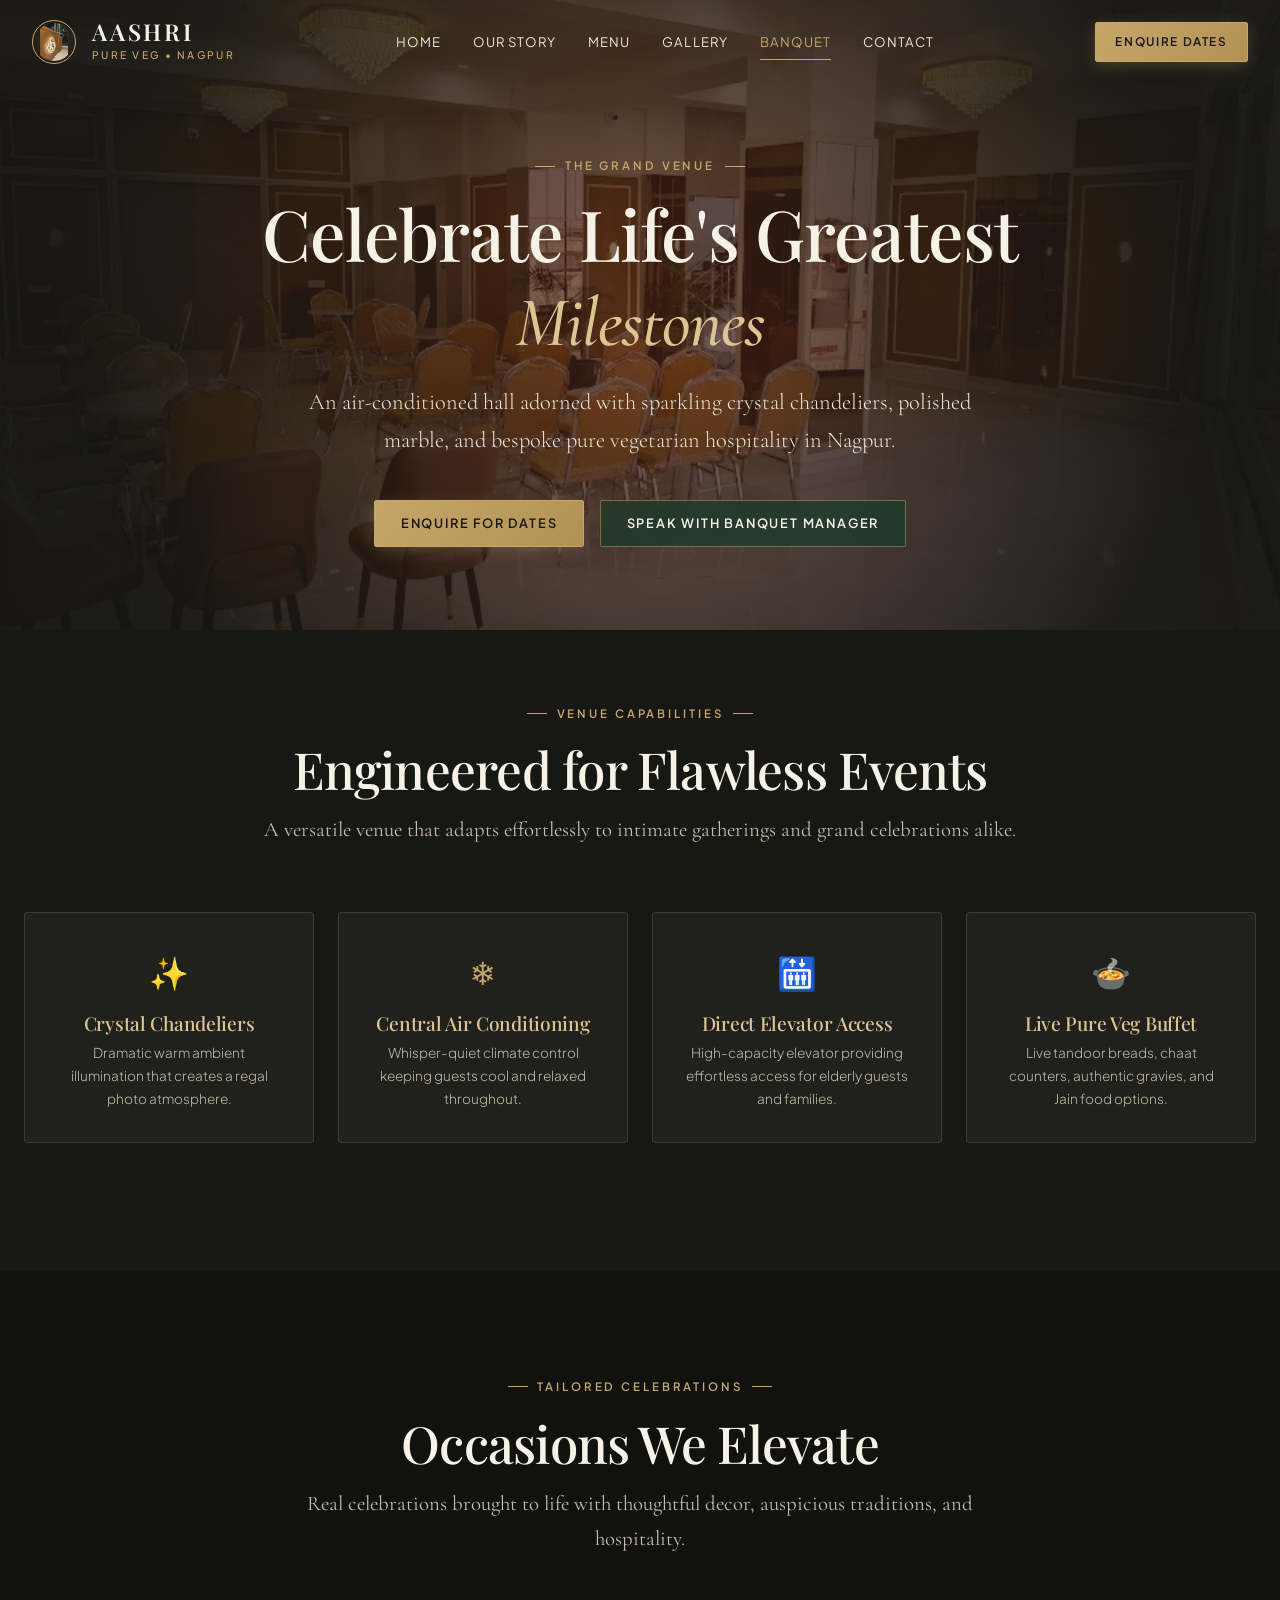
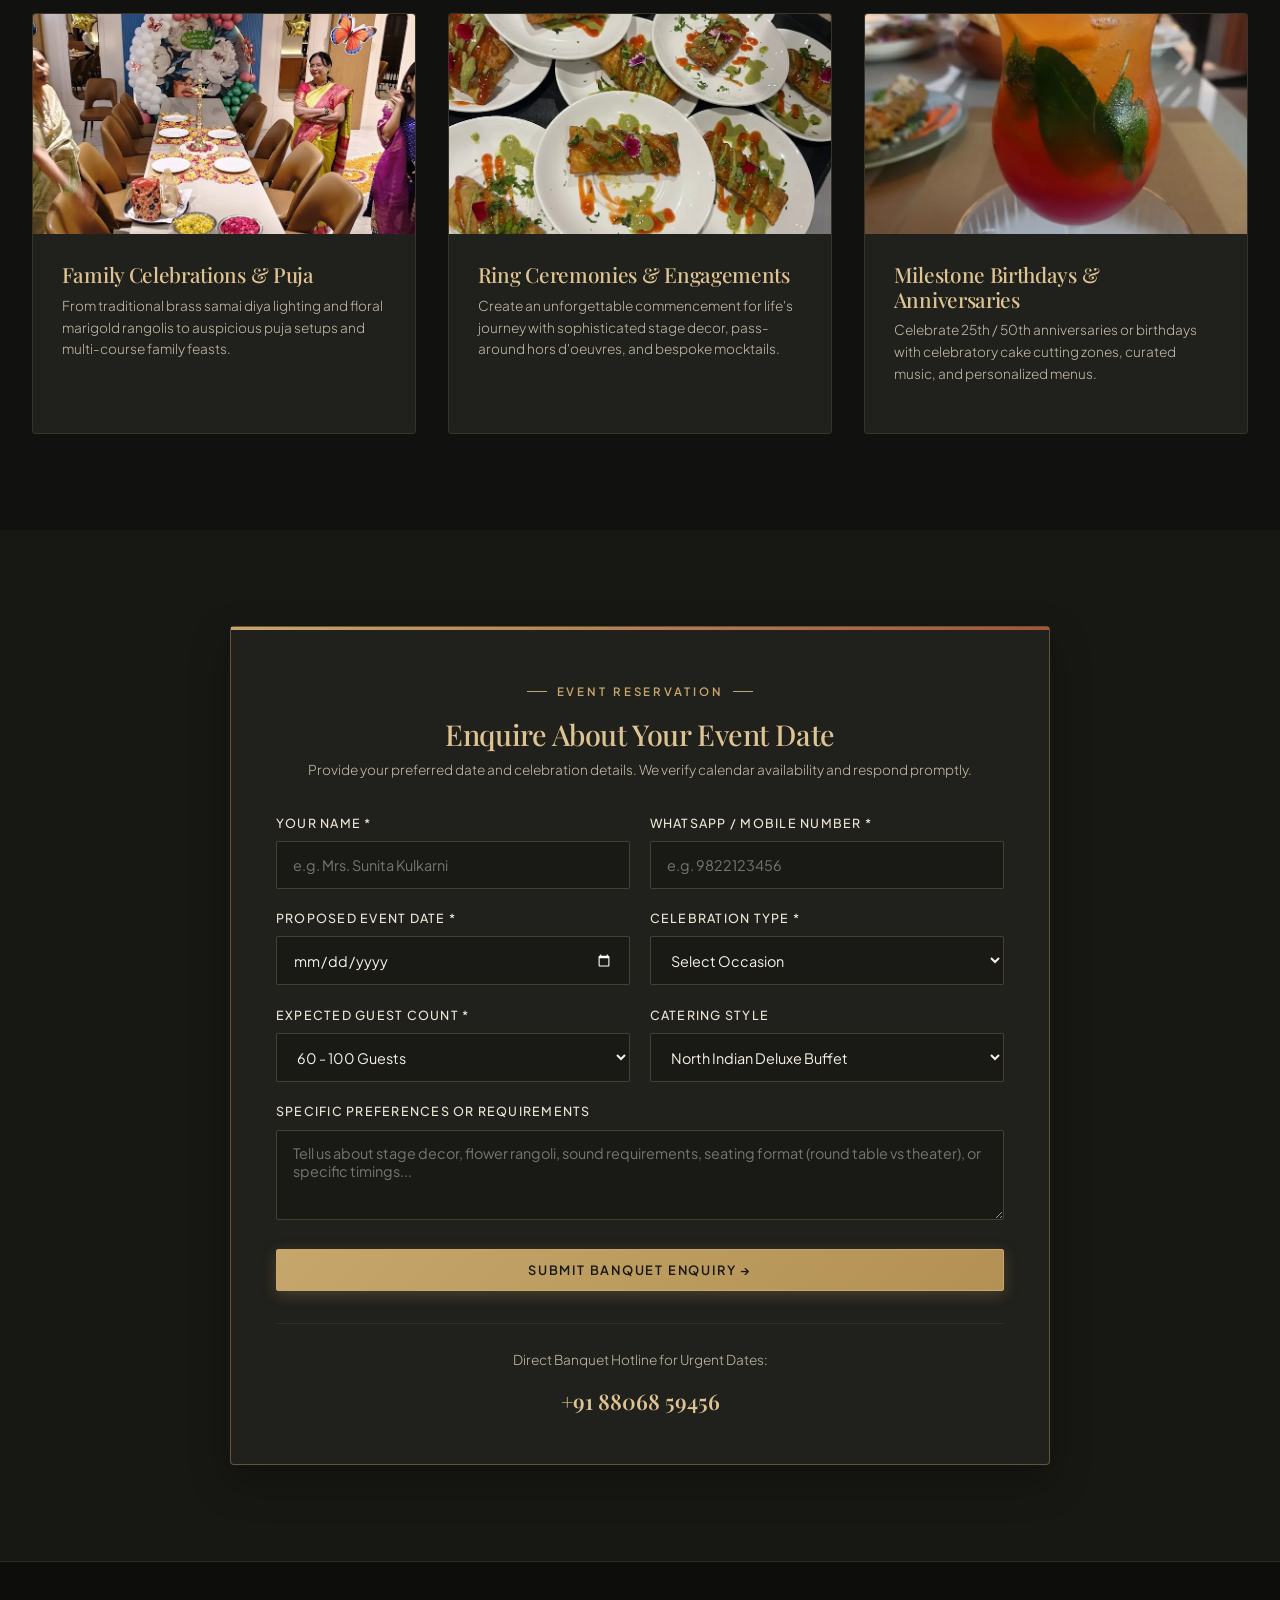
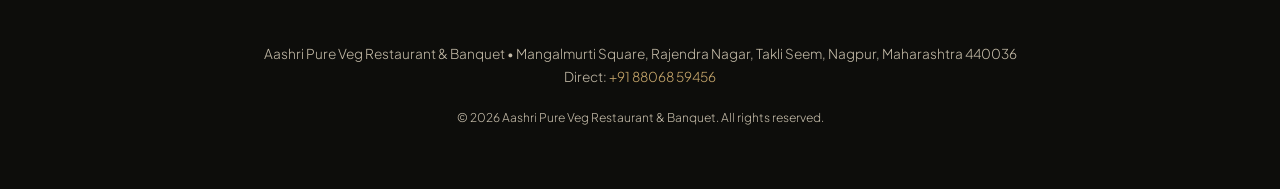
==== banquet.html @ 2c3d4dcf "feat: initial release of Aashri Pure Veg Restaurant & Banquet website" ====
<!DOCTYPE html>
<html lang="en">
<head>
  <meta charset="UTF-8">
  <meta name="viewport" content="width=device-width, initial-scale=1.0">
  <title>Banquet & Private Celebrations | Aashri Restaurant, Nagpur</title>
  <meta name="description" content="Host memorable family gatherings, ring ceremonies, birthdays, and anniversaries at Aashri Pure Veg Banquet Hall in Nagpur. Featuring crystal chandeliers, polished marble, bespoke pure veg catering, and valet parking.">
  <link rel="icon" type="image/webp" href="assets/images/aashri_royal_crest.webp">
  <link rel="stylesheet" href="css/style.css">
  <style>
    .banquet-hero {
      position: relative;
      min-height: 70vh;
      display: flex;
      align-items: center;
      justify-content: center;
      text-align: center;
      padding: 9rem 1.5rem 5rem;
      overflow: hidden;
    }
    .banquet-hero-bg {
      position: absolute;
      inset: 0;
      z-index: 1;
    }
    .banquet-hero-bg img {
      width: 100%;
      height: 100%;
      object-fit: cover;
      filter: brightness(0.5) contrast(1.1);
    }
    .banquet-hero-overlay {
      position: absolute;
      inset: 0;
      background: radial-gradient(circle at center, rgba(168, 84, 53, 0.3) 0%, rgba(23, 23, 20, 0.9) 80%);
      z-index: 2;
    }
    .banquet-hero-content {
      position: relative;
      z-index: 3;
      max-width: 860px;
    }
    .specs-grid {
      display: grid;
      grid-template-columns: repeat(auto-fit, minmax(260px, 1fr));
      gap: 1.5rem;
      margin: 4rem 0;
    }
    .spec-card {
      background: var(--color-charcoal-card);
      border: 1px solid rgba(198, 166, 107, 0.2);
      border-radius: 4px;
      padding: 2rem;
      text-align: center;
      transition: all var(--transition-fast);
    }
    .spec-card:hover {
      border-color: var(--color-gold);
      transform: translateY(-4px);
    }
    .spec-icon {
      font-size: 2rem;
      color: var(--color-gold);
      margin-bottom: 0.8rem;
    }
    .occasions-grid {
      display: grid;
      grid-template-columns: repeat(auto-fit, minmax(320px, 1fr));
      gap: 2rem;
      margin-top: 3rem;
    }
    .occasion-card {
      background: var(--color-charcoal-card);
      border: 1px solid rgba(198, 166, 107, 0.15);
      border-radius: 4px;
      overflow: hidden;
      display: flex;
      flex-direction: column;
    }
    .occasion-img {
      height: 220px;
      width: 100%;
      object-fit: cover;
    }
    .occasion-body {
      padding: 1.8rem;
    }
  </style>
</head>
<body>

  <!-- Top Progress Bar -->
  <div class="scroll-progress-bar"></div>

  <!-- Header -->
  <header class="header scrolled">
    <div class="container header-inner">
      <a href="index.html" class="brand-link" aria-label="Aashri Homepage">
        <img src="assets/images/aashri_royal_crest.webp" alt="Aashri Crest" class="brand-crest">
        <div class="brand-text">
          <span class="brand-title">AASHRI</span>
          <span class="brand-subtitle">PURE VEG • NAGPUR</span>
        </div>
      </a>

      <nav class="nav-desktop">
        <a href="index.html" class="nav-link">Home</a>
        <a href="index.html#experience" class="nav-link">Our Story</a>
        <a href="menu.html" class="nav-link">Menu</a>
        <a href="gallery.html" class="nav-link">Gallery</a>
        <a href="banquet.html" class="nav-link active">Banquet</a>
        <a href="contact.html" class="nav-link">Contact</a>
      </nav>

      <div class="header-actions">
        <a href="#enquire-banquet" class="btn btn-sm btn-primary">Enquire Dates</a>
        <button class="mobile-toggle" aria-label="Toggle Navigation Drawer">
          <span></span><span></span><span></span>
        </button>
      </div>
    </div>
  </header>

  <!-- Mobile Drawer -->
  <div class="mobile-backdrop"></div>
  <aside class="mobile-drawer">
    <div>
      <div style="display: flex; align-items: center; gap: 0.8rem; margin-bottom: 2.5rem;">
        <img src="assets/images/aashri_royal_crest.webp" alt="Crest" style="width: 42px; height: 42px;">
        <div>
          <div style="font-family: var(--font-serif-display); font-size: 1.3rem; color: var(--color-gold-light);">AASHRI</div>
          <div style="font-size: 0.65rem; color: var(--color-ivory-dim);">PURE VEG & BANQUET</div>
        </div>
      </div>
      <div class="mobile-nav-links">
        <a href="index.html" class="mobile-nav-link">Home</a>
        <a href="menu.html" class="mobile-nav-link">Menu</a>
        <a href="gallery.html" class="mobile-nav-link">Gallery</a>
        <a href="banquet.html" class="mobile-nav-link active">Banquet</a>
        <a href="contact.html" class="mobile-nav-link">Contact</a>
      </div>
    </div>
    <div>
      <a href="tel:+918806859456" class="btn btn-outline" style="width: 100%;">Call Banquet Desk: +91 88068 59456</a>
    </div>
  </aside>

  <!-- Banquet Hero -->
  <section class="banquet-hero">
    <div class="banquet-hero-bg">
      <img src="assets/images/banquet_crystal_hall.webp" alt="Aashri Banquet Hall Crystal Chandelier Setup">
      <div class="banquet-hero-overlay"></div>
    </div>

    <div class="banquet-hero-content">
      <div class="section-badge centered">The Grand Venue</div>
      <h1 style="margin-bottom: 1.2rem;">
        Celebrate Life's Greatest<br><em style="font-family: var(--font-serif-editorial); color: var(--color-gold-light);">Milestones</em>
      </h1>
      <p style="font-family: var(--font-serif-editorial); font-size: 1.4rem; color: var(--color-ivory-soft); max-width: 720px; margin: 0 auto 2.5rem;">
        An air-conditioned hall adorned with sparkling crystal chandeliers, polished marble, and bespoke pure vegetarian hospitality in Nagpur.
      </p>
      <div style="display: flex; gap: 1rem; justify-content: center; flex-wrap: wrap;">
        <a href="#enquire-banquet" class="btn btn-primary">Enquire For Dates</a>
        <a href="tel:+918806859456" class="btn btn-secondary">Speak With Banquet Manager</a>
      </div>
    </div>
  </section>

  <!-- Venue Specifications -->
  <section class="container" style="padding: 4rem 1.5rem;">
    <div class="section-header text-center">
      <div class="section-badge centered">Venue Capabilities</div>
      <h2>Engineered for Flawless Events</h2>
      <p class="section-subtitle">A versatile venue that adapts effortlessly to intimate gatherings and grand celebrations alike.</p>
    </div>

    <div class="specs-grid">
      <div class="spec-card">
        <div class="spec-icon">✨</div>
        <h4 style="font-size: 1.2rem; color: var(--color-gold-light); margin-bottom: 0.4rem;">Crystal Chandeliers</h4>
        <p style="font-size: 0.85rem; color: var(--color-ivory-dim); margin-bottom: 0;">Dramatic warm ambient illumination that creates a regal photo atmosphere.</p>
      </div>

      <div class="spec-card">
        <div class="spec-icon">❄️</div>
        <h4 style="font-size: 1.2rem; color: var(--color-gold-light); margin-bottom: 0.4rem;">Central Air Conditioning</h4>
        <p style="font-size: 0.85rem; color: var(--color-ivory-dim); margin-bottom: 0;">Whisper-quiet climate control keeping guests cool and relaxed throughout.</p>
      </div>

      <div class="spec-card">
        <div class="spec-icon">🛗</div>
        <h4 style="font-size: 1.2rem; color: var(--color-gold-light); margin-bottom: 0.4rem;">Direct Elevator Access</h4>
        <p style="font-size: 0.85rem; color: var(--color-ivory-dim); margin-bottom: 0;">High-capacity elevator providing effortless access for elderly guests and families.</p>
      </div>

      <div class="spec-card">
        <div class="spec-icon">🍲</div>
        <h4 style="font-size: 1.2rem; color: var(--color-gold-light); margin-bottom: 0.4rem;">Live Pure Veg Buffet</h4>
        <p style="font-size: 0.85rem; color: var(--color-ivory-dim); margin-bottom: 0;">Live tandoor breads, chaat counters, authentic gravies, and Jain food options.</p>
      </div>
    </div>
  </section>

  <!-- Celebrations Showcase -->
  <section style="background: #11110f; padding: 6rem 0;">
    <div class="container">
      <div class="section-header text-center">
        <div class="section-badge centered">Tailored Celebrations</div>
        <h2>Occasions We Elevate</h2>
        <p class="section-subtitle">Real celebrations brought to life with thoughtful decor, auspicious traditions, and hospitality.</p>
      </div>

      <div class="occasions-grid">
        
        <!-- Occasion 1 -->
        <div class="occasion-card">
          <img src="assets/images/banquet_celebration_decor.webp" alt="Traditional Family Function Decor at Aashri Banquet" class="occasion-img">
          <div class="occasion-body">
            <h4 style="font-size: 1.3rem; color: var(--color-gold-light); margin-bottom: 0.5rem;">Family Celebrations & Puja</h4>
            <p style="font-size: 0.85rem; color: var(--color-ivory-dim); line-height: 1.6;">
              From traditional brass samai diya lighting and floral marigold rangolis to auspicious puja setups and multi-course family feasts.
            </p>
          </div>
        </div>

        <!-- Occasion 2 -->
        <div class="occasion-card">
          <img src="assets/images/culinary_banquet_plated_starters.webp" alt="Plated Appetisers for Ring Ceremony at Aashri" class="occasion-img">
          <div class="occasion-body">
            <h4 style="font-size: 1.3rem; color: var(--color-gold-light); margin-bottom: 0.5rem;">Ring Ceremonies & Engagements</h4>
            <p style="font-size: 0.85rem; color: var(--color-ivory-dim); line-height: 1.6;">
              Create an unforgettable commencement for life's journey with sophisticated stage decor, pass-around hors d'oeuvres, and bespoke mocktails.
            </p>
          </div>
        </div>

        <!-- Occasion 3 -->
        <div class="occasion-card">
          <img src="assets/images/culinary_theatrical_mocktail.webp" alt="Birthday Celebration Theatrical Drinks at Aashri" class="occasion-img">
          <div class="occasion-body">
            <h4 style="font-size: 1.3rem; color: var(--color-gold-light); margin-bottom: 0.5rem;">Milestone Birthdays & Anniversaries</h4>
            <p style="font-size: 0.85rem; color: var(--color-ivory-dim); line-height: 1.6;">
              Celebrate 25th / 50th anniversaries or birthdays with celebratory cake cutting zones, curated music, and personalized menus.
            </p>
          </div>
        </div>

      </div>
    </div>
  </section>

  <!-- Interactive Banquet Enquiry Form Section -->
  <section class="container" style="padding: 6rem 1.5rem;" id="enquire-banquet">
    <div style="max-width: 820px; margin: 0 auto;">
      <div class="banquet-form-card">
        <div class="form-header text-center" style="text-align: center;">
          <div class="section-badge centered">Event Reservation</div>
          <h3>Enquire About Your Event Date</h3>
          <p>Provide your preferred date and celebration details. We verify calendar availability and respond promptly.</p>
        </div>

        <form id="banquetEnquiryForm">
          <div class="form-grid">
            <div class="form-group">
              <label class="form-label" for="banqName">Your Name *</label>
              <input type="text" id="banqName" name="name" class="form-input" placeholder="e.g. Mrs. Sunita Kulkarni" required>
            </div>

            <div class="form-group">
              <label class="form-label" for="banqPhone">WhatsApp / Mobile Number *</label>
              <input type="tel" id="banqPhone" name="phone" class="form-input" placeholder="e.g. 9822123456" required>
            </div>

            <div class="form-group">
              <label class="form-label" for="banqDate">Proposed Event Date *</label>
              <input type="date" id="banqDate" name="date" class="form-input" required>
            </div>

            <div class="form-group">
              <label class="form-label" for="banqOccasion">Celebration Type *</label>
              <select id="banqOccasion" name="occasion" class="form-select" required>
                <option value="" disabled selected>Select Occasion</option>
                <option value="Ring Ceremony / Engagement">Ring Ceremony / Engagement</option>
                <option value="Wedding Anniversary">Wedding Anniversary</option>
                <option value="Birthday Party">Birthday Party</option>
                <option value="Family Function / Get-Together">Family Function / Get-Together</option>
                <option value="Baby Shower / Dohale Jevan">Baby Shower / Dohale Jevan</option>
                <option value="Corporate Event / Seminar">Corporate Event / Seminar</option>
              </select>
            </div>

            <div class="form-group">
              <label class="form-label" for="banqGuests">Expected Guest Count *</label>
              <select id="banqGuests" name="guests" class="form-select" required>
                <option value="30 - 60 Guests">30 - 60 Guests</option>
                <option value="60 - 100 Guests" selected>60 - 100 Guests</option>
                <option value="100 - 150 Guests">100 - 150 Guests</option>
                <option value="150+ Guests">150+ Guests</option>
              </select>
            </div>

            <div class="form-group">
              <label class="form-label" for="banqCatering">Catering Style</label>
              <select id="banqCatering" name="catering" class="form-select">
                <option value="North Indian Deluxe Buffet">North Indian Deluxe Buffet</option>
                <option value="Multi-Cuisine Royal Spread">Multi-Cuisine Royal Spread</option>
                <option value="Strictly Jain Buffet Available">Strictly Jain Buffet Available</option>
                <option value="High Tea & Plated Starters">High Tea & Plated Starters</option>
              </select>
            </div>

            <div class="form-group full-width">
              <label class="form-label" for="banqNotes">Specific Preferences or Requirements</label>
              <textarea id="banqNotes" name="notes" class="form-textarea" placeholder="Tell us about stage decor, flower rangoli, sound requirements, seating format (round table vs theater), or specific timings..."></textarea>
            </div>

            <div class="form-group full-width" style="margin-top: 0.6rem;">
              <button type="submit" class="btn btn-primary" style="width: 100%;">
                Submit Banquet Enquiry →
              </button>
            </div>
          </div>

          <div id="banquetFeedback" class="form-feedback"></div>
        </form>

        <div style="margin-top: 2rem; text-align: center; border-top: 1px solid rgba(255,255,255,0.06); padding-top: 1.5rem;">
          <p style="font-size: 0.85rem; color: var(--color-ivory-dim); margin-bottom: 0.5rem;">
            Direct Banquet Hotline for Urgent Dates:
          </p>
          <a href="tel:+918806859456" class="info-phone-link">+91 88068 59456</a>
        </div>
      </div>
    </div>
  </section>

  <!-- Footer -->
  <footer class="footer">
    <div class="container text-center" style="text-align: center;">
      <p style="font-size: 0.85rem; color: var(--color-ivory-dim);">
        Aashri Pure Veg Restaurant & Banquet • Mangalmurti Square, Rajendra Nagar, Takli Seem, Nagpur, Maharashtra 440036<br>
        Direct: <a href="tel:+918806859456" style="color: var(--color-gold);">+91 88068 59456</a>
      </p>
      <p style="font-size: 0.75rem; color: var(--color-ivory-dim); margin-top: 1rem;">
        © 2026 Aashri Pure Veg Restaurant & Banquet. All rights reserved.
      </p>
    </div>
  </footer>

  <script src="js/app.js"></script>
</body>
</html>
---- css/style.css ----
/* ==========================================================================
   AASHRI PURE VEG RESTAURANT & BANQUET — LUXURY DESIGN SYSTEM
   Inspiration: Getty Persepolis Immersive Editorial Storytelling
   Palette: Forest Green (#123B2A), Charcoal (#171714), Ivory (#F7F2E8),
            Antique Gold (#C6A66B), Terracotta (#A85435)
   ========================================================================== */

@import url('https://fonts.googleapis.com/css2?family=Cormorant+Garamond:ital,wght@0,300;0,400;0,500;0,600;0,700;1,400&family=Playfair+Display:ital,wght@0,400;0,500;0,600;0,700;0,800;1,400&family=Plus+Jakarta+Sans:wght@300;400;500;600;700&display=swap');

:root {
  /* Core Color Palette */
  --color-forest: #123B2A;
  --color-forest-dark: #0b2419;
  --color-forest-light: #1b533c;
  --color-charcoal: #171714;
  --color-charcoal-card: #20201c;
  --color-charcoal-elevated: #282823;
  --color-ivory: #F7F2E8;
  --color-ivory-soft: #ede6d6;
  --color-ivory-dim: #c5bca9;
  --color-gold: #C6A66B;
  --color-gold-light: #dfc493;
  --color-gold-dim: rgba(198, 166, 107, 0.2);
  --color-gold-glow: rgba(198, 166, 107, 0.4);
  --color-terracotta: #A85435;
  --color-terracotta-light: #c26949;
  --color-terracotta-dim: rgba(168, 84, 53, 0.15);

  /* Typography */
  --font-serif-display: 'Playfair Display', Georgia, serif;
  --font-serif-editorial: 'Cormorant Garamond', Georgia, serif;
  --font-sans: 'Plus Jakarta Sans', system-ui, -apple-system, sans-serif;

  /* Layout Spacing */
  --container-max: 1400px;
  --container-editorial: 1100px;
  --container-narrow: 840px;
  --header-height: 84px;

  /* Transitions */
  --transition-fast: 0.2s cubic-bezier(0.16, 1, 0.3, 1);
  --transition-smooth: 0.4s cubic-bezier(0.16, 1, 0.3, 1);
  --transition-slow: 0.8s cubic-bezier(0.16, 1, 0.3, 1);
  --transition-cinematic: 1.2s cubic-bezier(0.25, 1, 0.5, 1);

  /* Shadows & Glass */
  --shadow-subtle: 0 4px 20px rgba(0, 0, 0, 0.12);
  --shadow-elevated: 0 16px 40px rgba(0, 0, 0, 0.28);
  --shadow-gold: 0 10px 30px rgba(198, 166, 107, 0.25);
  --glass-bg: rgba(23, 23, 20, 0.78);
  --glass-border: rgba(198, 166, 107, 0.25);
  --glass-blur: blur(16px);
}

/* Base Resets */
*, *::before, *::after {
  box-sizing: border-box;
  margin: 0;
  padding: 0;
}

html {
  font-size: 16px;
  scroll-behavior: smooth;
  color-scheme: dark;
  -webkit-font-smoothing: antialiased;
  -moz-osx-font-smoothing: grayscale;
}

body {
  background-color: var(--color-charcoal);
  color: var(--color-ivory);
  font-family: var(--font-sans);
  font-size: 1rem;
  line-height: 1.7;
  overflow-x: hidden;
  position: relative;
}

::selection {
  background: var(--color-gold);
  color: var(--color-charcoal);
}

/* Custom Scrollbar */
::-webkit-scrollbar {
  width: 8px;
}
::-webkit-scrollbar-track {
  background: var(--color-charcoal);
}
::-webkit-scrollbar-thumb {
  background: var(--color-gold-dim);
  border-radius: 4px;
  border: 2px solid var(--color-charcoal);
}
::-webkit-scrollbar-thumb:hover {
  background: var(--color-gold);
}

/* Typography Defaults */
h1, h2, h3, h4, h5, h6 {
  font-family: var(--font-serif-display);
  font-weight: 500;
  line-height: 1.18;
  letter-spacing: -0.015em;
  color: var(--color-ivory);
}

h1 {
  font-size: clamp(2.5rem, 5.5vw, 4.8rem);
}

h2 {
  font-size: clamp(2rem, 4vw, 3.4rem);
}

h3 {
  font-size: clamp(1.4rem, 2.5vw, 2.2rem);
}

h4 {
  font-size: 1.3rem;
}

p {
  color: var(--color-ivory-soft);
  font-weight: 300;
  margin-bottom: 1.25rem;
}

a {
  color: inherit;
  text-decoration: none;
  transition: color var(--transition-fast);
}

img {
  max-width: 100%;
  height: auto;
  display: block;
}

/* Utility Containers */
.container {
  width: 100%;
  max-width: var(--container-max);
  margin: 0 auto;
  padding: 0 2rem;
}

.container-editorial {
  width: 100%;
  max-width: var(--container-editorial);
  margin: 0 auto;
  padding: 0 2rem;
}

.container-narrow {
  width: 100%;
  max-width: var(--container-narrow);
  margin: 0 auto;
  padding: 0 1.5rem;
}

/* Top Progress Bar (Persepolis style) */
.scroll-progress-bar {
  position: fixed;
  top: 0;
  left: 0;
  height: 3px;
  background: linear-gradient(90deg, var(--color-gold), var(--color-terracotta), var(--color-gold-light));
  z-index: 9999;
  width: 0%;
  transition: width 0.1s linear;
}

/* Chapter Navigator Floating Bar (Desktop) */
.chapter-nav {
  position: fixed;
  right: 2rem;
  top: 50%;
  transform: translateY(-50%);
  display: flex;
  flex-direction: column;
  gap: 1.25rem;
  z-index: 100;
}

.chapter-dot {
  display: flex;
  align-items: center;
  justify-content: flex-end;
  gap: 0.75rem;
  cursor: pointer;
}

.chapter-label {
  font-family: var(--font-sans);
  font-size: 0.75rem;
  text-transform: uppercase;
  letter-spacing: 0.15em;
  color: var(--color-gold);
  opacity: 0;
  transform: translateX(10px);
  transition: all var(--transition-fast);
  white-space: nowrap;
  pointer-events: none;
}

.chapter-dot:hover .chapter-label,
.chapter-dot.active .chapter-label {
  opacity: 1;
  transform: translateX(0);
}

.chapter-indicator {
  width: 8px;
  height: 8px;
  border-radius: 50%;
  border: 1px solid var(--color-gold);
  background: transparent;
  transition: all var(--transition-fast);
}

.chapter-dot.active .chapter-indicator {
  background: var(--color-gold);
  box-shadow: 0 0 12px var(--color-gold);
  transform: scale(1.4);
}

@media (max-width: 1024px) {
  .chapter-nav {
    display: none;
  }
}

/* Header & Navigation */
.header {
  position: fixed;
  top: 0;
  left: 0;
  width: 100%;
  height: var(--header-height);
  z-index: 1000;
  transition: all var(--transition-smooth);
}

.header.scrolled {
  background: rgba(23, 23, 20, 0.94);
  backdrop-filter: var(--glass-blur);
  border-bottom: 1px solid var(--glass-border);
  height: 72px;
  box-shadow: var(--shadow-elevated);
}

.header-inner {
  display: flex;
  align-items: center;
  justify-content: space-between;
  height: 100%;
}

.brand-link {
  display: flex;
  align-items: center;
  gap: 1rem;
}

.brand-crest {
  width: 44px;
  height: 44px;
  border-radius: 50%;
  object-fit: contain;
  border: 1px solid var(--color-gold);
  padding: 2px;
  background: radial-gradient(circle, rgba(198, 166, 107, 0.18) 0%, transparent 80%);
  transition: transform var(--transition-smooth);
}

.brand-link:hover .brand-crest {
  transform: rotate(5deg) scale(1.05);
}

.brand-text {
  display: flex;
  flex-direction: column;
}

.brand-title {
  font-family: var(--font-serif-display);
  font-size: 1.45rem;
  letter-spacing: 0.12em;
  font-weight: 600;
  color: var(--color-ivory);
  line-height: 1;
}

.brand-subtitle {
  font-size: 0.65rem;
  letter-spacing: 0.22em;
  text-transform: uppercase;
  color: var(--color-gold);
  margin-top: 3px;
  font-weight: 500;
}

.nav-desktop {
  display: flex;
  align-items: center;
  gap: 2rem;
}

.nav-link {
  font-family: var(--font-sans);
  font-size: 0.82rem;
  letter-spacing: 0.08em;
  text-transform: uppercase;
  color: var(--color-ivory-soft);
  position: relative;
  padding: 0.4rem 0;
  font-weight: 400;
}

.nav-link::after {
  content: '';
  position: absolute;
  bottom: 0;
  left: 0;
  width: 0;
  height: 1px;
  background: var(--color-gold);
  transition: width var(--transition-fast);
}

.nav-link:hover,
.nav-link.active {
  color: var(--color-gold);
}

.nav-link:hover::after,
.nav-link.active::after {
  width: 100%;
}

.header-actions {
  display: flex;
  align-items: center;
  gap: 1rem;
}

/* Buttons */
.btn {
  display: inline-flex;
  align-items: center;
  justify-content: center;
  gap: 0.6rem;
  padding: 0.75rem 1.6rem;
  font-family: var(--font-sans);
  font-size: 0.8rem;
  text-transform: uppercase;
  letter-spacing: 0.14em;
  font-weight: 600;
  border-radius: 2px;
  cursor: pointer;
  transition: all var(--transition-smooth);
  position: relative;
  overflow: hidden;
  text-align: center;
  white-space: nowrap;
}

.btn-primary {
  background: linear-gradient(135deg, var(--color-gold), #b39154);
  color: var(--color-charcoal);
  border: 1px solid var(--color-gold);
  box-shadow: 0 4px 15px rgba(198, 166, 107, 0.25);
}

.btn-primary:hover {
  background: linear-gradient(135deg, var(--color-gold-light), var(--color-gold));
  color: #0d0d0b;
  transform: translateY(-2px);
  box-shadow: var(--shadow-gold);
}

.btn-secondary {
  background: rgba(18, 59, 42, 0.6);
  color: var(--color-ivory);
  border: 1px solid rgba(198, 166, 107, 0.5);
  backdrop-filter: blur(8px);
}

.btn-secondary:hover {
  background: var(--color-forest);
  border-color: var(--color-gold);
  color: var(--color-gold-light);
  transform: translateY(-2px);
}

.btn-terracotta {
  background: var(--color-terracotta);
  color: var(--color-ivory);
  border: 1px solid var(--color-terracotta-light);
}

.btn-terracotta:hover {
  background: var(--color-terracotta-light);
  transform: translateY(-2px);
  box-shadow: 0 8px 24px rgba(168, 84, 53, 0.35);
}

.btn-outline {
  background: transparent;
  color: var(--color-gold);
  border: 1px solid var(--color-gold);
}

.btn-outline:hover {
  background: var(--color-gold);
  color: var(--color-charcoal);
}

.btn-sm {
  padding: 0.55rem 1.2rem;
  font-size: 0.74rem;
}

.btn-icon {
  width: 42px;
  height: 42px;
  padding: 0;
  border-radius: 50%;
  display: inline-flex;
  align-items: center;
  justify-content: center;
  border: 1px solid var(--color-gold-dim);
  color: var(--color-gold);
  background: rgba(23, 23, 20, 0.6);
  backdrop-filter: blur(4px);
  transition: all var(--transition-fast);
}

.btn-icon:hover {
  background: var(--color-gold);
  color: var(--color-charcoal);
  border-color: var(--color-gold);
  transform: translateY(-2px);
}

/* Ambient Audio Toggle Button */
.audio-toggle-btn {
  display: inline-flex;
  align-items: center;
  gap: 0.5rem;
  padding: 0.4rem 0.8rem;
  background: rgba(255, 255, 255, 0.05);
  border: 1px solid rgba(198, 166, 107, 0.25);
  border-radius: 20px;
  color: var(--color-ivory-dim);
  font-size: 0.7rem;
  cursor: pointer;
  transition: all var(--transition-fast);
}

.audio-toggle-btn:hover,
.audio-toggle-btn.playing {
  color: var(--color-gold);
  border-color: var(--color-gold);
  background: rgba(198, 166, 107, 0.1);
}

.audio-wave {
  display: inline-flex;
  align-items: flex-end;
  gap: 2px;
  height: 12px;
}

.audio-bar {
  width: 2px;
  height: 4px;
  background: currentColor;
  transition: height 0.2s ease;
}

.audio-toggle-btn.playing .audio-bar:nth-child(1) { animation: wave 1s infinite alternate; }
.audio-toggle-btn.playing .audio-bar:nth-child(2) { animation: wave 1.2s infinite alternate 0.2s; }
.audio-toggle-btn.playing .audio-bar:nth-child(3) { animation: wave 0.8s infinite alternate 0.4s; }

@keyframes wave {
  0% { height: 3px; }
  100% { height: 12px; }
}

/* Mobile Nav Toggle */
.mobile-toggle {
  display: none;
  background: transparent;
  border: none;
  cursor: pointer;
  padding: 0.5rem;
  flex-direction: column;
  gap: 6px;
  z-index: 1100;
}

.mobile-toggle span {
  display: block;
  width: 26px;
  height: 2px;
  background: var(--color-gold);
  transition: all var(--transition-fast);
}

.mobile-toggle.active span:nth-child(1) {
  transform: translateY(8px) rotate(45deg);
}
.mobile-toggle.active span:nth-child(2) {
  opacity: 0;
}
.mobile-toggle.active span:nth-child(3) {
  transform: translateY(-8px) rotate(-45deg);
}

/* Mobile Drawer */
.mobile-drawer {
  position: fixed;
  top: 0;
  right: -100%;
  width: min(85vw, 380px);
  height: 100vh;
  background: var(--color-charcoal-elevated);
  border-left: 1px solid var(--color-gold-dim);
  z-index: 1050;
  padding: 6rem 2.5rem 3rem;
  display: flex;
  flex-direction: column;
  justify-content: space-between;
  transition: right var(--transition-smooth);
  box-shadow: -10px 0 30px rgba(0, 0, 0, 0.5);
}

.mobile-drawer.open {
  right: 0;
}

.mobile-backdrop {
  position: fixed;
  inset: 0;
  background: rgba(0, 0, 0, 0.7);
  backdrop-filter: blur(4px);
  z-index: 1040;
  opacity: 0;
  pointer-events: none;
  transition: opacity var(--transition-fast);
}

.mobile-backdrop.open {
  opacity: 1;
  pointer-events: auto;
}

.mobile-nav-links {
  display: flex;
  flex-direction: column;
  gap: 1.5rem;
}

.mobile-nav-link {
  font-family: var(--font-serif-display);
  font-size: 1.5rem;
  color: var(--color-ivory);
  letter-spacing: 0.05em;
  transition: color var(--transition-fast);
}

.mobile-nav-link:hover,
.mobile-nav-link.active {
  color: var(--color-gold);
  padding-left: 0.5rem;
}

/* ==========================================================================
   HERO — CINEMATIC OPENING (PERSEPOLIS INSPIRATION)
   ========================================================================== */
.hero-section {
  position: relative;
  min-height: 100vh;
  display: flex;
  align-items: center;
  justify-content: center;
  overflow: hidden;
  padding: 8rem 0 5rem;
  background-color: var(--color-charcoal);
}

.hero-background-wrapper {
  position: absolute;
  inset: 0;
  z-index: 1;
  overflow: hidden;
}

.hero-bg-image {
  width: 100%;
  height: 100%;
  object-fit: cover;
  transform: scale(1.05);
  animation: slowPanZoom 24s ease-in-out infinite alternate;
  filter: brightness(0.72) contrast(1.08);
}

@keyframes slowPanZoom {
  0% { transform: scale(1.04) translate(0, 0); }
  50% { transform: scale(1.12) translate(-1%, -1%); }
  100% { transform: scale(1.08) translate(1%, 0.5%); }
}

.hero-overlay-cinematic {
  position: absolute;
  inset: 0;
  background: radial-gradient(circle at center, rgba(18, 59, 42, 0.45) 0%, rgba(23, 23, 20, 0.85) 70%, rgba(23, 23, 20, 0.98) 100%);
  z-index: 2;
}

.hero-content {
  position: relative;
  z-index: 3;
  text-align: center;
  max-width: 950px;
  padding: 0 1.5rem;
}

.hero-crest-badge {
  display: inline-flex;
  align-items: center;
  gap: 0.8rem;
  padding: 0.5rem 1.4rem;
  border: 1px solid var(--color-gold-glow);
  background: rgba(23, 23, 20, 0.65);
  backdrop-filter: blur(8px);
  border-radius: 40px;
  margin-bottom: 2rem;
  animation: fadeInDown 1s cubic-bezier(0.16, 1, 0.3, 1) both;
}

.hero-crest-badge img {
  width: 22px;
  height: 22px;
  object-fit: contain;
}

.hero-crest-badge span {
  font-size: 0.75rem;
  letter-spacing: 0.22em;
  text-transform: uppercase;
  color: var(--color-gold-light);
  font-weight: 500;
}

.hero-headline {
  font-family: var(--font-serif-display);
  font-size: clamp(2.8rem, 6.2vw, 5.2rem);
  font-weight: 500;
  line-height: 1.1;
  color: var(--color-ivory);
  margin-bottom: 1.5rem;
  letter-spacing: -0.01em;
  text-shadow: 0 4px 30px rgba(0, 0, 0, 0.7);
  animation: fadeInUp 1.2s cubic-bezier(0.16, 1, 0.3, 1) 0.2s both;
}

.hero-headline em {
  font-family: var(--font-serif-editorial);
  font-style: italic;
  font-weight: 400;
  color: var(--color-gold-light);
}

.hero-description {
  font-family: var(--font-serif-editorial);
  font-size: clamp(1.2rem, 2.2vw, 1.6rem);
  color: var(--color-ivory-soft);
  max-width: 720px;
  margin: 0 auto 2.8rem;
  line-height: 1.5;
  font-weight: 400;
  animation: fadeInUp 1.2s cubic-bezier(0.16, 1, 0.3, 1) 0.4s both;
}

.hero-actions {
  display: flex;
  align-items: center;
  justify-content: center;
  gap: 1.25rem;
  flex-wrap: wrap;
  animation: fadeInUp 1.2s cubic-bezier(0.16, 1, 0.3, 1) 0.6s both;
}

.hero-scroll-prompt {
  position: absolute;
  bottom: 1.5rem;
  left: 50%;
  transform: translateX(-50%);
  z-index: 3;
  display: flex;
  flex-direction: column;
  align-items: center;
  gap: 0.5rem;
  cursor: pointer;
  color: var(--color-gold);
  animation: fadeIn 1.5s ease 1s both;
}

@media (max-height: 780px) {
  .hero-scroll-prompt {
    display: none;
  }
}

.hero-scroll-prompt span {
  font-size: 0.68rem;
  letter-spacing: 0.25em;
  text-transform: uppercase;
  color: var(--color-ivory-dim);
}

.scroll-indicator-line {
  width: 1px;
  height: 38px;
  background: linear-gradient(180deg, var(--color-gold), transparent);
  animation: scrollPulse 2s cubic-bezier(0.65, 0, 0.35, 1) infinite;
}

@keyframes scrollPulse {
  0% { transform: scaleY(0); transform-origin: top; }
  50% { transform: scaleY(1); transform-origin: top; }
  50.1% { transform: scaleY(1); transform-origin: bottom; }
  100% { transform: scaleY(0); transform-origin: bottom; }
}

/* ==========================================================================
   EDITORIAL SECTION BADGES & HEADERS
   ========================================================================== */
.section-badge {
  display: inline-flex;
  align-items: center;
  gap: 0.6rem;
  font-size: 0.72rem;
  letter-spacing: 0.25em;
  text-transform: uppercase;
  color: var(--color-gold);
  margin-bottom: 1rem;
  font-weight: 600;
}

.section-badge::before {
  content: '';
  display: inline-block;
  width: 24px;
  height: 1px;
  background: var(--color-gold);
}

.section-badge.centered::before,
.section-badge.centered::after {
  content: '';
  display: inline-block;
  width: 20px;
  height: 1px;
  background: var(--color-gold);
}

.section-header {
  margin-bottom: 3.5rem;
}

.section-header.text-center {
  text-align: center;
  max-width: 760px;
  margin-left: auto;
  margin-right: auto;
}

.section-subtitle {
  font-family: var(--font-serif-editorial);
  font-size: 1.3rem;
  color: var(--color-ivory-dim);
  font-weight: 400;
  margin-top: 0.8rem;
}

/* ==========================================================================
   SECTION A — THE AASHRI EXPERIENCE ("A TASTE OF TOGETHERNESS")
   ========================================================================== */
.experience-section {
  padding: 8rem 0;
  position: relative;
  background: linear-gradient(180deg, var(--color-charcoal) 0%, #15221b 50%, var(--color-charcoal) 100%);
  overflow: hidden;
}

.experience-grid {
  display: grid;
  grid-template-columns: 1.1fr 0.9fr;
  gap: 4.5rem;
  align-items: center;
}

.experience-gallery-cluster {
  position: relative;
  min-height: 540px;
}

.cluster-main-img {
  width: 82%;
  height: 480px;
  object-fit: cover;
  border-radius: 4px;
  box-shadow: var(--shadow-elevated);
  border: 1px solid var(--glass-border);
  position: relative;
  z-index: 2;
  transition: transform var(--transition-slow);
}

.cluster-sub-img {
  position: absolute;
  bottom: -2rem;
  right: 0;
  width: 54%;
  height: 320px;
  object-fit: cover;
  border-radius: 4px;
  box-shadow: 0 20px 45px rgba(0, 0, 0, 0.45);
  border: 2px solid var(--color-gold);
  z-index: 3;
  transition: transform var(--transition-slow);
}

.cluster-decor-terracotta {
  position: absolute;
  top: -1.5rem;
  left: -1.5rem;
  width: 140px;
  height: 140px;
  border: 1px solid var(--color-terracotta);
  border-radius: 4px;
  z-index: 1;
  opacity: 0.6;
}

.experience-text-block {
  position: relative;
  z-index: 2;
}

.pillars-grid {
  display: grid;
  grid-template-columns: 1fr 1fr;
  gap: 1.5rem;
  margin-top: 2.5rem;
}

.pillar-item {
  padding: 1.25rem;
  background: rgba(255, 255, 255, 0.025);
  border-left: 2px solid var(--color-gold);
  border-radius: 0 4px 4px 0;
  transition: all var(--transition-fast);
}

.pillar-item:hover {
  background: rgba(198, 166, 107, 0.06);
  transform: translateX(4px);
}

.pillar-title {
  font-family: var(--font-sans);
  font-size: 0.95rem;
  font-weight: 600;
  color: var(--color-gold-light);
  margin-bottom: 0.3rem;
  display: flex;
  align-items: center;
  gap: 0.5rem;
}

.pillar-desc {
  font-size: 0.82rem;
  color: var(--color-ivory-dim);
  margin-bottom: 0;
  line-height: 1.5;
}

/* ==========================================================================
   SECTION B — A WORLD OF VEGETARIAN FLAVOURS (MENU SHOWCASE)
   ========================================================================== */
.flavours-section {
  padding: 8rem 0;
  background: var(--color-charcoal);
  position: relative;
}

.menu-tabs-wrapper {
  display: flex;
  justify-content: center;
  gap: 0.75rem;
  flex-wrap: wrap;
  margin-bottom: 3.5rem;
}

.menu-tab-btn {
  padding: 0.7rem 1.6rem;
  background: rgba(255, 255, 255, 0.03);
  border: 1px solid rgba(198, 166, 107, 0.2);
  color: var(--color-ivory-soft);
  font-family: var(--font-sans);
  font-size: 0.82rem;
  letter-spacing: 0.1em;
  text-transform: uppercase;
  border-radius: 2px;
  cursor: pointer;
  transition: all var(--transition-fast);
}

.menu-tab-btn:hover,
.menu-tab-btn.active {
  background: var(--color-gold);
  color: var(--color-charcoal);
  border-color: var(--color-gold);
  font-weight: 600;
  box-shadow: 0 4px 20px rgba(198, 166, 107, 0.3);
}

.menu-grid {
  display: grid;
  grid-template-columns: repeat(auto-fill, minmax(360px, 1fr));
  gap: 2.2rem;
}

.menu-card {
  background: var(--color-charcoal-card);
  border: 1px solid rgba(198, 166, 107, 0.15);
  border-radius: 4px;
  overflow: hidden;
  transition: all var(--transition-smooth);
  position: relative;
  display: flex;
  flex-direction: column;
}

.menu-card:hover {
  transform: translateY(-6px);
  border-color: var(--color-gold);
  box-shadow: var(--shadow-elevated);
}

.menu-card-img-wrap {
  position: relative;
  height: 240px;
  overflow: hidden;
  background: #111;
}

.menu-card-img {
  width: 100%;
  height: 100%;
  object-fit: cover;
  transition: transform var(--transition-slow);
}

.menu-card:hover .menu-card-img {
  transform: scale(1.08);
}

.menu-card-badge {
  position: absolute;
  top: 1rem;
  left: 1rem;
  background: rgba(18, 59, 42, 0.9);
  color: #a7dfc0;
  font-size: 0.7rem;
  letter-spacing: 0.12em;
  text-transform: uppercase;
  padding: 0.3rem 0.75rem;
  border-radius: 2px;
  font-weight: 600;
  backdrop-filter: blur(4px);
  border: 1px solid rgba(167, 223, 192, 0.3);
}

.menu-card-body {
  padding: 1.8rem;
  display: flex;
  flex-direction: column;
  flex-grow: 1;
}

.menu-card-header {
  display: flex;
  justify-content: space-between;
  align-items: baseline;
  gap: 1rem;
  margin-bottom: 0.8rem;
}

.menu-card-title {
  font-family: var(--font-serif-display);
  font-size: 1.35rem;
  color: var(--color-ivory);
  font-weight: 600;
}

.menu-card-price {
  font-family: var(--font-sans);
  font-size: 1rem;
  font-weight: 600;
  color: var(--color-gold);
  white-space: nowrap;
}

.menu-card-desc {
  font-size: 0.88rem;
  color: var(--color-ivory-dim);
  line-height: 1.6;
  margin-bottom: 1.25rem;
  flex-grow: 1;
}

.menu-card-tags {
  display: flex;
  gap: 0.5rem;
  flex-wrap: wrap;
}

.tag-pureveg {
  display: inline-flex;
  align-items: center;
  gap: 0.35rem;
  font-size: 0.72rem;
  color: #68d391;
  font-weight: 500;
}

.tag-pureveg::before {
  content: '●';
  color: #48bb78;
}

.tag-pill {
  font-size: 0.7rem;
  padding: 0.2rem 0.55rem;
  background: rgba(255, 255, 255, 0.05);
  border-radius: 2px;
  color: var(--color-ivory-dim);
}

/* ==========================================================================
   SECTION C — INSIDE AASHRI (CINEMATIC AMBIENCE GALLERY)
   ========================================================================== */
.ambience-section {
  padding: 8rem 0;
  background: #11110f;
  position: relative;
  overflow: hidden;
}

.editorial-gallery-grid {
  display: grid;
  grid-template-columns: repeat(12, 1fr);
  gap: 1.5rem;
}

.gallery-item {
  position: relative;
  border-radius: 4px;
  overflow: hidden;
  cursor: pointer;
  background: var(--color-charcoal-card);
  border: 1px solid rgba(198, 166, 107, 0.15);
  transition: all var(--transition-smooth);
}

.gallery-item:hover {
  border-color: var(--color-gold);
  transform: translateY(-4px);
  box-shadow: var(--shadow-elevated);
}

.gallery-item img {
  width: 100%;
  height: 100%;
  object-fit: cover;
  transition: transform var(--transition-slow);
}

.gallery-item:hover img {
  transform: scale(1.06);
}

.gallery-caption-overlay {
  position: absolute;
  inset: 0;
  background: linear-gradient(0deg, rgba(23, 23, 20, 0.92) 0%, rgba(23, 23, 20, 0.3) 60%, transparent 100%);
  display: flex;
  flex-direction: column;
  justify-content: flex-end;
  padding: 1.8rem;
  opacity: 0;
  transition: opacity var(--transition-fast);
}

.gallery-item:hover .gallery-caption-overlay {
  opacity: 1;
}

.gallery-caption-tag {
  font-size: 0.68rem;
  text-transform: uppercase;
  letter-spacing: 0.18em;
  color: var(--color-gold);
  margin-bottom: 0.3rem;
  font-weight: 600;
}

.gallery-caption-title {
  font-family: var(--font-serif-display);
  font-size: 1.25rem;
  color: var(--color-ivory);
  line-height: 1.25;
}

/* Editorial Staggered Layout Classes */
.gallery-span-8 {
  grid-column: span 8;
  height: 480px;
}

.gallery-span-4 {
  grid-column: span 4;
  height: 480px;
}

.gallery-span-4-mid {
  grid-column: span 4;
  height: 380px;
}

.gallery-span-4-mid2 {
  grid-column: span 4;
  height: 380px;
}

.gallery-span-4-mid3 {
  grid-column: span 4;
  height: 380px;
}

.gallery-span-6 {
  grid-column: span 6;
  height: 420px;
}

/* ==========================================================================
   SECTION D — CELEBRATIONS AT AASHRI BANQUET
   ========================================================================== */
.banquet-section {
  padding: 8rem 0;
  background: radial-gradient(circle at 80% 20%, rgba(168, 84, 53, 0.12) 0%, var(--color-charcoal) 60%);
  position: relative;
  overflow: hidden;
}

.banquet-content-wrapper {
  display: grid;
  grid-template-columns: 1fr 1fr;
  gap: 4.5rem;
  align-items: flex-start;
}

.banquet-showcase-column {
  display: flex;
  flex-direction: column;
  gap: 2rem;
}

.banquet-hero-card {
  position: relative;
  border-radius: 4px;
  overflow: hidden;
  border: 1px solid var(--glass-border);
  box-shadow: var(--shadow-elevated);
}

.banquet-hero-card img {
  width: 100%;
  height: 400px;
  object-fit: cover;
}

.banquet-hero-badge {
  position: absolute;
  bottom: 1.5rem;
  left: 1.5rem;
  right: 1.5rem;
  padding: 1.25rem;
  background: rgba(23, 23, 20, 0.88);
  backdrop-filter: blur(8px);
  border-left: 3px solid var(--color-gold);
}

.banquet-hero-badge h4 {
  font-family: var(--font-serif-display);
  font-size: 1.2rem;
  color: var(--color-gold-light);
  margin-bottom: 0.25rem;
}

.banquet-hero-badge p {
  font-size: 0.82rem;
  margin-bottom: 0;
  color: var(--color-ivory-dim);
}

.banquet-features-grid {
  display: grid;
  grid-template-columns: 1fr 1fr;
  gap: 1.2rem;
}

.banquet-feature-box {
  padding: 1.25rem;
  background: var(--color-charcoal-card);
  border: 1px solid rgba(198, 166, 107, 0.15);
  border-radius: 4px;
}

.feature-icon-gold {
  color: var(--color-gold);
  font-size: 1.3rem;
  margin-bottom: 0.6rem;
}

.banquet-feature-box h5 {
  font-family: var(--font-sans);
  font-size: 0.95rem;
  font-weight: 600;
  color: var(--color-ivory);
  margin-bottom: 0.35rem;
}

.banquet-feature-box p {
  font-size: 0.8rem;
  color: var(--color-ivory-dim);
  margin-bottom: 0;
  line-height: 1.45;
}

/* Banquet Interactive Enquiry Form */
.banquet-form-card {
  background: var(--color-charcoal-card);
  border: 1px solid var(--color-gold-glow);
  padding: 2.8rem;
  border-radius: 4px;
  box-shadow: var(--shadow-elevated);
  position: relative;
}

.banquet-form-card::before {
  content: '';
  position: absolute;
  top: 0;
  left: 0;
  right: 0;
  height: 3px;
  background: linear-gradient(90deg, var(--color-gold), var(--color-terracotta));
}

.form-header {
  margin-bottom: 2rem;
}

.form-header h3 {
  font-size: 1.8rem;
  color: var(--color-gold-light);
  margin-bottom: 0.4rem;
}

.form-header p {
  font-size: 0.85rem;
  color: var(--color-ivory-dim);
  margin-bottom: 0;
}

.form-grid {
  display: grid;
  grid-template-columns: 1fr 1fr;
  gap: 1.2rem;
}

.form-group {
  display: flex;
  flex-direction: column;
  gap: 0.45rem;
}

.form-group.full-width {
  grid-column: span 2;
}

.form-label {
  font-size: 0.78rem;
  text-transform: uppercase;
  letter-spacing: 0.1em;
  color: var(--color-ivory-soft);
  font-weight: 500;
}

.form-input,
.form-select,
.form-textarea {
  width: 100%;
  padding: 0.85rem 1rem;
  background: rgba(23, 23, 20, 0.75);
  border: 1px solid rgba(198, 166, 107, 0.28);
  border-radius: 2px;
  color: var(--color-ivory);
  font-family: var(--font-sans);
  font-size: 0.9rem;
  transition: all var(--transition-fast);
}

.form-input:focus,
.form-select:focus,
.form-textarea:focus {
  outline: none;
  border-color: var(--color-gold);
  box-shadow: 0 0 10px rgba(198, 166, 107, 0.25);
  background: rgba(23, 23, 20, 0.95);
}

.form-select option {
  background: var(--color-charcoal-card);
  color: var(--color-ivory);
}

.form-textarea {
  min-height: 90px;
  resize: vertical;
}

.form-feedback {
  display: none;
  padding: 1.2rem;
  background: rgba(18, 59, 42, 0.85);
  border: 1px solid #48bb78;
  border-radius: 4px;
  color: #e2f8ec;
  font-size: 0.88rem;
  margin-top: 1.2rem;
  text-align: center;
}

/* ==========================================================================
   SECTION E — OUR ATMOSPHERE (FULL-WIDTH CINEMATIC MOMENT)
   ========================================================================== */
.atmosphere-section {
  position: relative;
  min-height: 80vh;
  display: flex;
  align-items: center;
  justify-content: center;
  background-attachment: fixed;
  overflow: hidden;
  text-align: center;
  padding: 6rem 1.5rem;
}

.atmosphere-bg-wrapper {
  position: absolute;
  inset: 0;
  z-index: 1;
}

.atmosphere-bg-img {
  width: 100%;
  height: 100%;
  object-fit: cover;
  filter: brightness(0.4) contrast(1.1);
}

.atmosphere-overlay {
  position: absolute;
  inset: 0;
  background: radial-gradient(circle at center, rgba(18, 59, 42, 0.5) 0%, rgba(23, 23, 20, 0.92) 85%);
  z-index: 2;
}

.atmosphere-content {
  position: relative;
  z-index: 3;
  max-width: 860px;
}

.quote-mark {
  font-family: var(--font-serif-display);
  font-size: 4.5rem;
  color: var(--color-gold);
  line-height: 1;
  opacity: 0.6;
}

.atmosphere-statement {
  font-family: var(--font-serif-display);
  font-size: clamp(2rem, 4vw, 3.2rem);
  font-weight: 400;
  color: var(--color-ivory);
  line-height: 1.35;
  margin-bottom: 2rem;
}

.atmosphere-signature {
  font-family: var(--font-serif-editorial);
  font-size: 1.2rem;
  letter-spacing: 0.15em;
  text-transform: uppercase;
  color: var(--color-gold);
}

/* ==========================================================================
   SECTION F — FIND US (LOCATION, MAP, RESERVATIONS)
   ========================================================================== */
.findus-section {
  padding: 8rem 0 5rem;
  background: var(--color-charcoal);
  position: relative;
}

.findus-grid {
  display: grid;
  grid-template-columns: 1fr 1.2fr;
  gap: 4rem;
  align-items: stretch;
}

.location-info-card {
  background: var(--color-charcoal-card);
  border: 1px solid rgba(198, 166, 107, 0.2);
  padding: 3rem;
  border-radius: 4px;
  display: flex;
  flex-direction: column;
  justify-content: space-between;
}

.info-item {
  display: flex;
  gap: 1.2rem;
  margin-bottom: 2rem;
}

.info-icon-gold {
  color: var(--color-gold);
  font-size: 1.4rem;
  margin-top: 0.2rem;
  flex-shrink: 0;
}

.info-details h4 {
  font-family: var(--font-serif-display);
  font-size: 1.15rem;
  color: var(--color-ivory);
  margin-bottom: 0.35rem;
}

.info-details p {
  font-size: 0.88rem;
  color: var(--color-ivory-dim);
  margin-bottom: 0.25rem;
  line-height: 1.6;
}

.info-phone-link {
  font-family: var(--font-serif-display);
  font-size: 1.35rem;
  color: var(--color-gold-light);
  font-weight: 600;
  display: inline-block;
  margin-top: 0.25rem;
}

.info-phone-link:hover {
  color: var(--color-gold);
  text-decoration: underline;
}

.map-container {
  border-radius: 4px;
  overflow: hidden;
  border: 1px solid var(--glass-border);
  min-height: 480px;
  box-shadow: var(--shadow-elevated);
  position: relative;
}

.map-container iframe {
  width: 100%;
  height: 100%;
  border: 0;
  filter: invert(90%) hue-rotate(180deg) contrast(1.15) brightness(0.9);
}

/* Footer */
.footer {
  background: #0d0d0b;
  border-top: 1px solid rgba(198, 166, 107, 0.2);
  padding: 5rem 0 2.5rem;
  position: relative;
}

.footer-top {
  display: grid;
  grid-template-columns: 2fr 1fr 1fr 1.5fr;
  gap: 3.5rem;
  margin-bottom: 4rem;
}

.footer-brand h3 {
  font-size: 1.6rem;
  color: var(--color-ivory);
  letter-spacing: 0.08em;
  margin-bottom: 0.3rem;
}

.footer-brand p {
  font-size: 0.85rem;
  color: var(--color-ivory-dim);
  max-width: 320px;
  margin-top: 1rem;
}

.footer-col h5 {
  font-family: var(--font-sans);
  font-size: 0.82rem;
  text-transform: uppercase;
  letter-spacing: 0.16em;
  color: var(--color-gold);
  margin-bottom: 1.5rem;
  font-weight: 600;
}

.footer-links {
  list-style: none;
  display: flex;
  flex-direction: column;
  gap: 0.8rem;
}

.footer-links a {
  font-size: 0.85rem;
  color: var(--color-ivory-dim);
  transition: color var(--transition-fast);
}

.footer-links a:hover {
  color: var(--color-gold);
  padding-left: 0.3rem;
}

.footer-bottom {
  display: flex;
  justify-content: space-between;
  align-items: center;
  padding-top: 2rem;
  border-top: 1px solid rgba(255, 255, 255, 0.05);
  font-size: 0.78rem;
  color: var(--color-ivory-dim);
  flex-wrap: wrap;
  gap: 1rem;
}

/* Floating Action Buttons */
.floating-actions {
  position: fixed;
  bottom: 2rem;
  right: 2rem;
  display: flex;
  flex-direction: column;
  gap: 0.8rem;
  z-index: 990;
}

.float-btn {
  width: 52px;
  height: 52px;
  border-radius: 50%;
  display: flex;
  align-items: center;
  justify-content: center;
  box-shadow: 0 8px 25px rgba(0, 0, 0, 0.4);
  transition: all var(--transition-smooth);
  color: #fff;
  font-size: 1.4rem;
  position: relative;
}

.float-whatsapp {
  background: #25D366;
  border: 1px solid #20ba5a;
}

.float-whatsapp:hover {
  transform: scale(1.1);
  box-shadow: 0 10px 30px rgba(37, 211, 102, 0.45);
}

.float-call {
  background: var(--color-gold);
  color: var(--color-charcoal);
  border: 1px solid var(--color-gold-light);
}

.float-call:hover {
  transform: scale(1.1);
  box-shadow: 0 10px 30px rgba(198, 166, 107, 0.45);
}

/* ==========================================================================
   MODALS (LIGHTBOX, RESERVATION)
   ========================================================================== */
.modal-backdrop {
  position: fixed;
  inset: 0;
  background: rgba(10, 10, 9, 0.94);
  backdrop-filter: blur(16px);
  z-index: 2000;
  display: flex;
  align-items: center;
  justify-content: center;
  padding: 2rem;
  opacity: 0;
  pointer-events: none;
  transition: opacity var(--transition-fast);
}

.modal-backdrop.open {
  opacity: 1;
  pointer-events: auto;
}

.modal-container {
  background: var(--color-charcoal-card);
  border: 1px solid var(--color-gold-glow);
  border-radius: 4px;
  max-width: 680px;
  width: 100%;
  max-height: 90vh;
  overflow-y: auto;
  padding: 3rem;
  position: relative;
  transform: translateY(20px);
  transition: transform var(--transition-smooth);
  box-shadow: 0 25px 60px rgba(0, 0, 0, 0.7);
}

.modal-backdrop.open .modal-container {
  transform: translateY(0);
}

.modal-close-btn {
  position: absolute;
  top: 1.5rem;
  right: 1.5rem;
  background: transparent;
  border: none;
  color: var(--color-gold);
  font-size: 1.5rem;
  cursor: pointer;
  transition: transform var(--transition-fast);
}

.modal-close-btn:hover {
  transform: scale(1.15) rotate(90deg);
}

/* Lightbox Modal Specifics */
.lightbox-modal {
  max-width: 1080px;
  padding: 1.5rem;
  background: transparent;
  border: none;
  box-shadow: none;
}

.lightbox-image-wrap {
  position: relative;
  max-height: 75vh;
  display: flex;
  align-items: center;
  justify-content: center;
}

.lightbox-img {
  max-width: 100%;
  max-height: 75vh;
  object-fit: contain;
  border-radius: 4px;
  box-shadow: var(--shadow-elevated);
  border: 1px solid var(--glass-border);
}

.lightbox-caption {
  text-align: center;
  margin-top: 1.25rem;
}

.lightbox-caption h4 {
  font-family: var(--font-serif-display);
  font-size: 1.4rem;
  color: var(--color-ivory);
}

.lightbox-caption p {
  font-size: 0.85rem;
  color: var(--color-gold-light);
  margin-bottom: 0;
}

.lightbox-nav-btn {
  position: absolute;
  top: 50%;
  transform: translateY(-50%);
  background: rgba(23, 23, 20, 0.7);
  border: 1px solid var(--color-gold);
  color: var(--color-gold);
  width: 50px;
  height: 50px;
  border-radius: 50%;
  display: flex;
  align-items: center;
  justify-content: center;
  font-size: 1.2rem;
  cursor: pointer;
  transition: all var(--transition-fast);
  z-index: 10;
}

.lightbox-nav-btn:hover {
  background: var(--color-gold);
  color: var(--color-charcoal);
}

.lightbox-prev { left: -1rem; }
.lightbox-next { right: -1rem; }

/* Toast Notifications */
.toast-container {
  position: fixed;
  bottom: 2rem;
  left: 2rem;
  z-index: 3000;
  display: flex;
  flex-direction: column;
  gap: 0.8rem;
}

.toast {
  padding: 1rem 1.6rem;
  background: var(--color-charcoal-elevated);
  border-left: 3px solid var(--color-gold);
  border-radius: 2px;
  color: var(--color-ivory);
  font-size: 0.85rem;
  box-shadow: var(--shadow-elevated);
  display: flex;
  align-items: center;
  gap: 0.8rem;
  animation: slideInLeft 0.3s cubic-bezier(0.16, 1, 0.3, 1) both;
}

@keyframes slideInLeft {
  from { transform: translateX(-100%); opacity: 0; }
  to { transform: translateX(0); opacity: 1; }
}

/* Animations */
@keyframes fadeIn {
  from { opacity: 0; }
  to { opacity: 1; }
}
@keyframes fadeInUp {
  from { opacity: 0; transform: translateY(30px); }
  to { opacity: 1; transform: translateY(0); }
}
@keyframes fadeInDown {
  from { opacity: 0; transform: translateY(-30px); }
  to { opacity: 1; transform: translateY(0); }
}

.reveal-on-scroll {
  opacity: 0;
  transform: translateY(40px);
  transition: opacity 0.9s cubic-bezier(0.16, 1, 0.3, 1), transform 0.9s cubic-bezier(0.16, 1, 0.3, 1);
}

.reveal-on-scroll.revealed {
  opacity: 1;
  transform: translateY(0);
}

/* ==========================================================================
   RESPONSIVE DESIGN BREAKPOINTS
   ========================================================================== */
@media (max-width: 1024px) {
  .nav-desktop {
    display: none;
  }
  .mobile-toggle {
    display: flex;
  }
  .experience-grid,
  .banquet-content-wrapper,
  .findus-grid {
    grid-template-columns: 1fr;
    gap: 3.5rem;
  }
  .footer-top {
    grid-template-columns: 1fr 1fr;
    gap: 2.5rem;
  }
  .gallery-span-8,
  .gallery-span-4,
  .gallery-span-4-mid,
  .gallery-span-4-mid2,
  .gallery-span-4-mid3,
  .gallery-span-6 {
    grid-column: span 6;
    height: 360px;
  }
}

@media (max-width: 768px) {
  :root {
    --header-height: 72px;
  }
  .container,
  .container-editorial,
  .container-narrow {
    padding: 0 1.25rem;
  }
  .hero-section {
    padding: 7rem 0 4rem;
  }
  .hero-headline {
    font-size: 2.5rem;
  }
  .hero-actions {
    flex-direction: column;
    width: 100%;
  }
  .hero-actions .btn {
    width: 100%;
  }
  .cluster-main-img {
    width: 100%;
    height: 360px;
  }
  .cluster-sub-img {
    display: none;
  }
  .experience-gallery-cluster {
    min-height: auto;
  }
  .pillars-grid {
    grid-template-columns: 1fr;
  }
  .menu-grid {
    grid-template-columns: 1fr;
  }
  .editorial-gallery-grid {
    grid-template-columns: 1fr;
  }
  .gallery-span-8,
  .gallery-span-4,
  .gallery-span-4-mid,
  .gallery-span-4-mid2,
  .gallery-span-4-mid3,
  .gallery-span-6 {
    grid-column: span 1;
    height: 300px;
  }
  .form-grid {
    grid-template-columns: 1fr;
  }
  .form-group.full-width {
    grid-column: span 1;
  }
  .banquet-form-card {
    padding: 1.75rem;
  }
  .footer-top {
    grid-template-columns: 1fr;
  }
  .floating-actions {
    bottom: 1.25rem;
    right: 1.25rem;
  }
  .lightbox-prev { left: 0; }
  .lightbox-next { right: 0; }
}
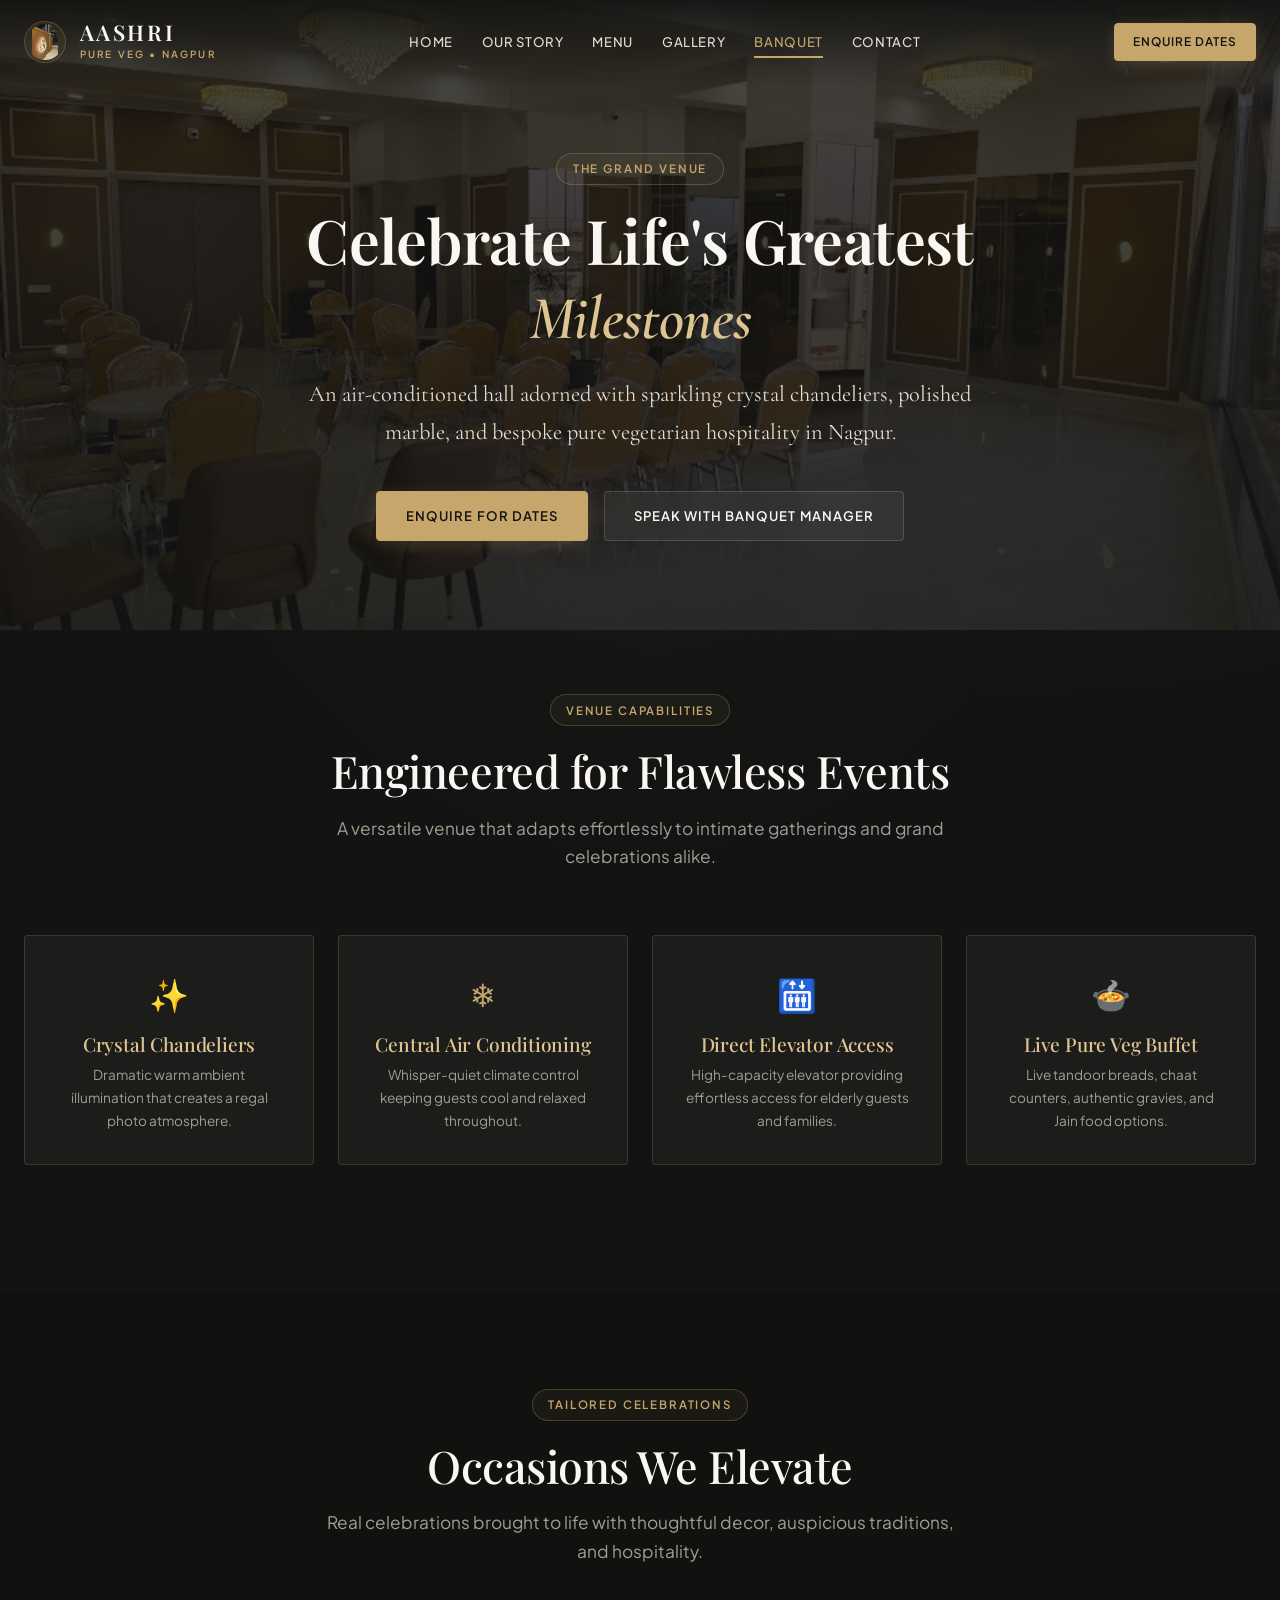
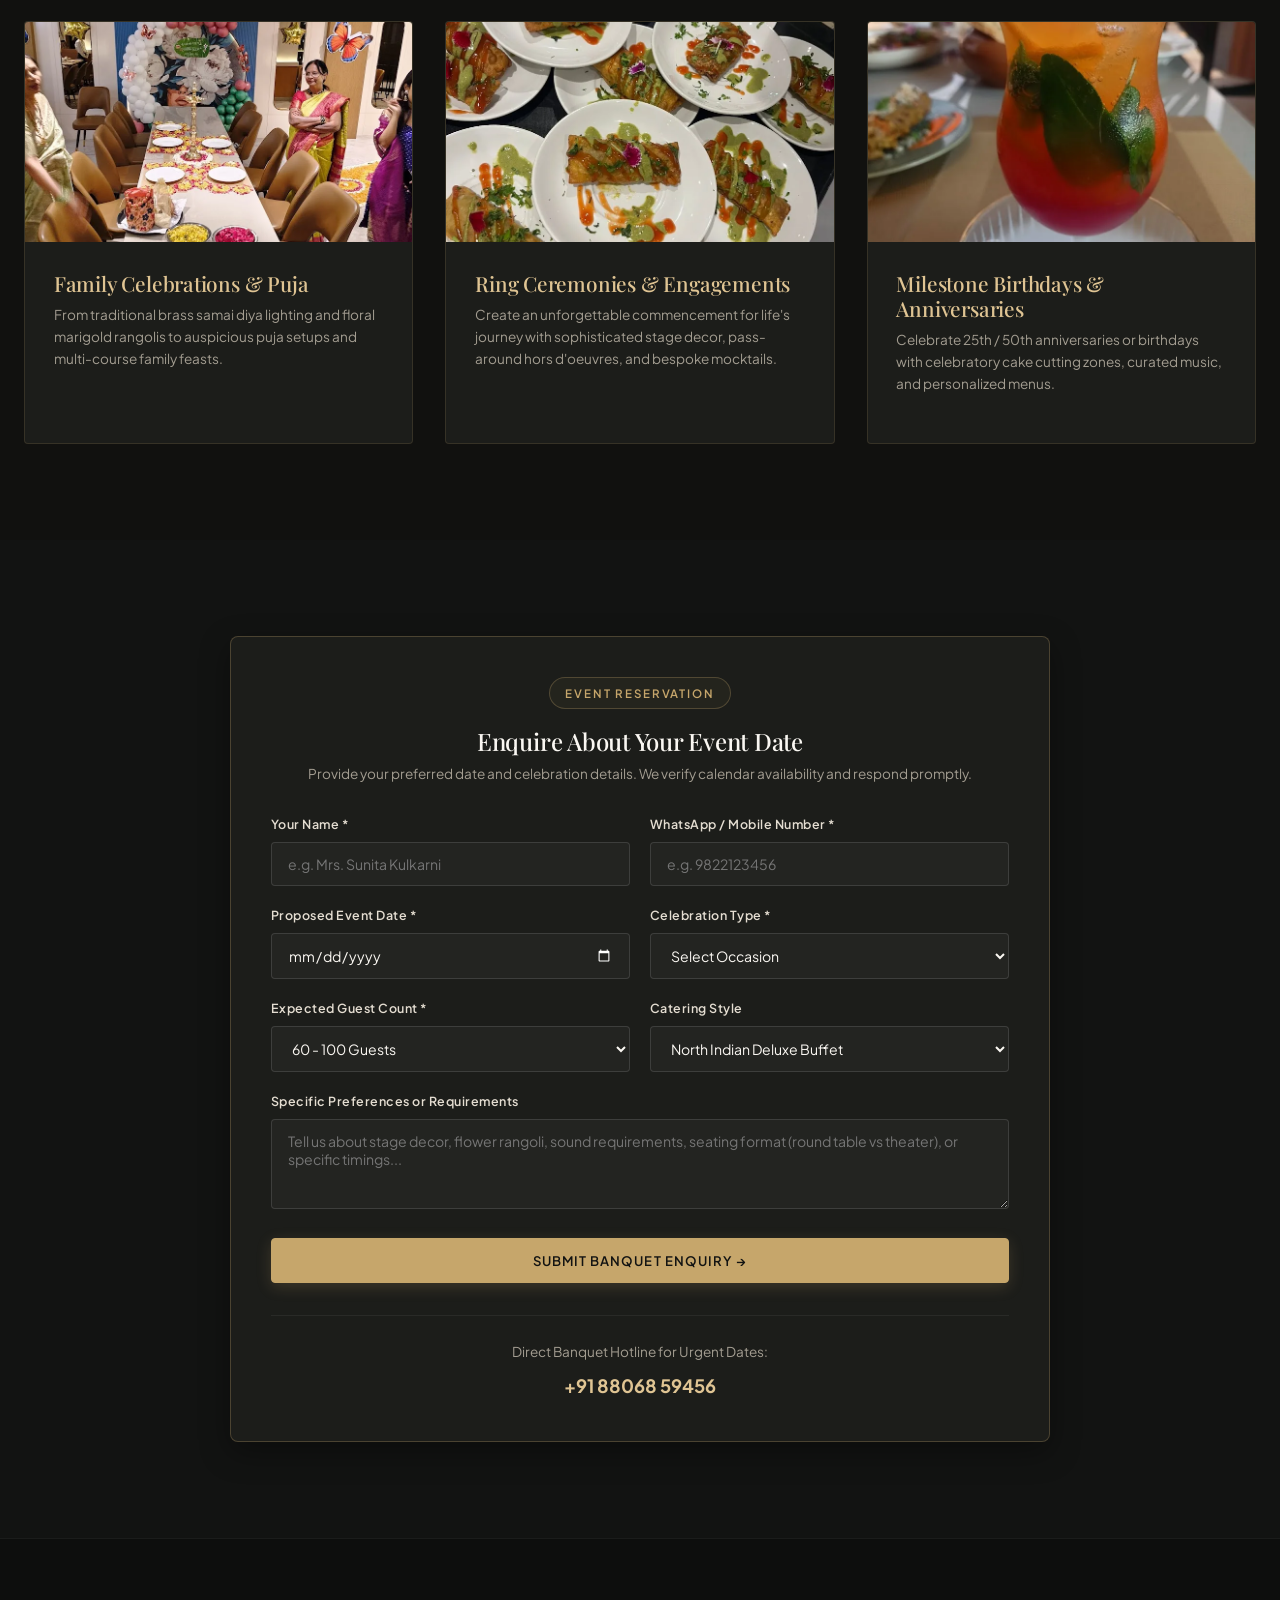
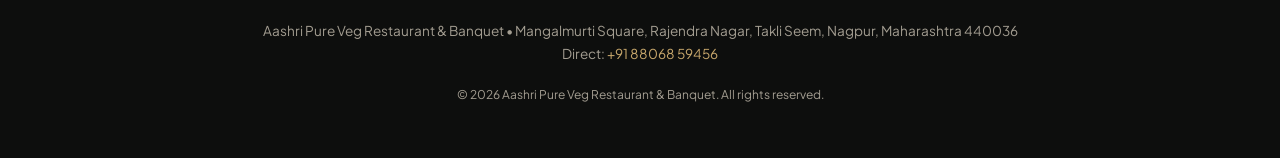
==== commit 02f19748: "Refactor UI: Eliminate AI slop, overhaul design system, improve typography and accessibility" ====
--- a/banquet.html
+++ b/banquet.html
@@ -27,12 +27,11 @@
       width: 100%;
       height: 100%;
       object-fit: cover;
-      filter: brightness(0.5) contrast(1.1);
     }
     .banquet-hero-overlay {
       position: absolute;
       inset: 0;
-      background: radial-gradient(circle at center, rgba(168, 84, 53, 0.3) 0%, rgba(23, 23, 20, 0.9) 80%);
+      background: linear-gradient(180deg, rgba(18, 19, 18, 0.75) 0%, rgba(18, 19, 18, 0.88) 100%);
       z-index: 2;
     }
     .banquet-hero-content {
@@ -89,8 +88,6 @@
 </head>
 <body>
 
-  <!-- Top Progress Bar -->
-  <div class="scroll-progress-bar"></div>
 
   <!-- Header -->
   <header class="header scrolled">
--- a/css/style.css
+++ b/css/style.css
@@ -1,58 +1,90 @@
 /* ==========================================================================
-   AASHRI PURE VEG RESTAURANT & BANQUET — LUXURY DESIGN SYSTEM
-   Inspiration: Getty Persepolis Immersive Editorial Storytelling
-   Palette: Forest Green (#123B2A), Charcoal (#171714), Ivory (#F7F2E8),
-            Antique Gold (#C6A66B), Terracotta (#A85435)
+   AASHRI PURE VEG RESTAURANT & BANQUET — REFINED HOSPITALITY DESIGN SYSTEM
+   Contemporary Luxury Dining & Grand Celebrations | Nagpur
+   Zero AI-Slop • Human-Crafted Editorial Typography • Warm Culinary Tones
    ========================================================================== */
 
-@import url('https://fonts.googleapis.com/css2?family=Cormorant+Garamond:ital,wght@0,300;0,400;0,500;0,600;0,700;1,400&family=Playfair+Display:ital,wght@0,400;0,500;0,600;0,700;0,800;1,400&family=Plus+Jakarta+Sans:wght@300;400;500;600;700&display=swap');
+@import url('https://fonts.googleapis.com/css2?family=Cormorant+Garamond:ital,wght@0,400;0,500;0,600;0,700;1,400;1,600&family=Playfair+Display:ital,wght@0,400;0,500;0,600;0,700;0,800;1,400&family=Plus+Jakarta+Sans:wght@300;400;500;600;700&display=swap');
 
 :root {
-  /* Core Color Palette */
-  --color-forest: #123B2A;
-  --color-forest-dark: #0b2419;
-  --color-forest-light: #1b533c;
-  --color-charcoal: #171714;
-  --color-charcoal-card: #20201c;
-  --color-charcoal-elevated: #282823;
-  --color-ivory: #F7F2E8;
-  --color-ivory-soft: #ede6d6;
-  --color-ivory-dim: #c5bca9;
+  /* Core Color Palette: Grounded, Warm, Luxurious */
+  --bg-primary: #121312;
+  --bg-surface: #181917;
+  --bg-surface-elevated: #21221e;
+  --bg-surface-card: #1c1d1a;
+  --bg-accent-subtle: rgba(198, 166, 107, 0.05);
+
+  /* Heritage Forest Green */
+  --color-forest: #103626;
+  --color-forest-dark: #0a2118;
+  --color-forest-light: #164934;
+  --color-forest-glow: rgba(16, 54, 38, 0.35);
+
+  /* Imperial Warm Gold */
   --color-gold: #C6A66B;
-  --color-gold-light: #dfc493;
+  --color-gold-light: #DFC493;
+  --color-gold-bright: #E8D1A7;
   --color-gold-dim: rgba(198, 166, 107, 0.2);
-  --color-gold-glow: rgba(198, 166, 107, 0.4);
-  --color-terracotta: #A85435;
-  --color-terracotta-light: #c26949;
-  --color-terracotta-dim: rgba(168, 84, 53, 0.15);
+  --color-gold-border: rgba(198, 166, 107, 0.28);
+  --color-gold-glow: rgba(198, 166, 107, 0.15);
+
+  /* Terracotta Earth Accent */
+  --color-terracotta: #A85334;
+  --color-terracotta-light: #C26746;
+  --color-terracotta-dim: rgba(168, 83, 52, 0.2);
+
+  /* Warm Ivory Typography */
+  --text-primary: #FAF7F2;
+  --text-secondary: #E4DDD1;
+  --text-muted: #A39D91;
+  --text-dim: #7A756B;
+
+  /* Pure Veg Indian Green */
+  --color-veg: #1f9d55;
+  --color-veg-bg: rgba(31, 157, 85, 0.12);
 
   /* Typography */
-  --font-serif-display: 'Playfair Display', Georgia, serif;
-  --font-serif-editorial: 'Cormorant Garamond', Georgia, serif;
-  --font-sans: 'Plus Jakarta Sans', system-ui, -apple-system, sans-serif;
-
-  /* Layout Spacing */
-  --container-max: 1400px;
+  --font-display: 'Playfair Display', Georgia, serif;
+  --font-serif: 'Cormorant Garamond', Georgia, serif;
+  --font-sans: 'Plus Jakarta Sans', system-ui, -apple-system, BlinkMacSystemFont, sans-serif;
+
+  /* Aliases for compatibility */
+  --font-serif-display: var(--font-display);
+  --font-serif-editorial: var(--font-serif);
+  --color-charcoal: var(--bg-primary);
+  --color-charcoal-card: var(--bg-surface-card);
+  --color-charcoal-elevated: var(--bg-surface-elevated);
+  --color-ivory: var(--text-primary);
+  --color-ivory-soft: var(--text-secondary);
+  --color-ivory-dim: var(--text-muted);
   --container-editorial: 1100px;
-  --container-narrow: 840px;
+
+  /* Layout & Sizing */
+  --container-max: 1280px;
+  --container-narrow: 960px;
   --header-height: 84px;
+  --header-height-scrolled: 70px;
+  --radius-sm: 4px;
+  --radius-md: 8px;
+  --radius-lg: 14px;
+  --radius-full: 9999px;
+
+  /* Shadows: Soft, Diffused, Natural */
+  --shadow-subtle: 0 4px 20px rgba(0, 0, 0, 0.25);
+  --shadow-card: 0 10px 30px rgba(0, 0, 0, 0.35);
+  --shadow-hover: 0 16px 45px rgba(0, 0, 0, 0.45);
+  --shadow-gold: 0 8px 25px rgba(198, 166, 107, 0.18);
 
   /* Transitions */
-  --transition-fast: 0.2s cubic-bezier(0.16, 1, 0.3, 1);
-  --transition-smooth: 0.4s cubic-bezier(0.16, 1, 0.3, 1);
-  --transition-slow: 0.8s cubic-bezier(0.16, 1, 0.3, 1);
-  --transition-cinematic: 1.2s cubic-bezier(0.25, 1, 0.5, 1);
-
-  /* Shadows & Glass */
-  --shadow-subtle: 0 4px 20px rgba(0, 0, 0, 0.12);
-  --shadow-elevated: 0 16px 40px rgba(0, 0, 0, 0.28);
-  --shadow-gold: 0 10px 30px rgba(198, 166, 107, 0.25);
-  --glass-bg: rgba(23, 23, 20, 0.78);
-  --glass-border: rgba(198, 166, 107, 0.25);
-  --glass-blur: blur(16px);
-}
-
-/* Base Resets */
+  --ease-out: cubic-bezier(0.16, 1, 0.3, 1);
+  --transition-fast: 0.2s var(--ease-out);
+  --transition-normal: 0.35s var(--ease-out);
+  --transition-slow: 0.6s var(--ease-out);
+}
+
+/* ==========================================================================
+   BASE RESETS & DEFAULTS
+   ========================================================================== */
 *, *::before, *::after {
   box-sizing: border-box;
   margin: 0;
@@ -68,31 +100,34 @@
 }
 
 body {
-  background-color: var(--color-charcoal);
-  color: var(--color-ivory);
+  background-color: var(--bg-primary);
+  color: var(--text-primary);
   font-family: var(--font-sans);
   font-size: 1rem;
-  line-height: 1.7;
+  line-height: 1.65;
   overflow-x: hidden;
   position: relative;
+  background-image: 
+    radial-gradient(ellipse at 50% -20%, rgba(198, 166, 107, 0.06), transparent 70%),
+    radial-gradient(ellipse at 80% 50%, rgba(16, 54, 38, 0.08), transparent 60%);
+  background-attachment: fixed;
 }
 
 ::selection {
   background: var(--color-gold);
-  color: var(--color-charcoal);
-}
-
-/* Custom Scrollbar */
+  color: #111;
+}
+
+/* Scrollbar */
 ::-webkit-scrollbar {
   width: 8px;
 }
 ::-webkit-scrollbar-track {
-  background: var(--color-charcoal);
+  background: var(--bg-primary);
 }
 ::-webkit-scrollbar-thumb {
-  background: var(--color-gold-dim);
+  background: #33322e;
   border-radius: 4px;
-  border: 2px solid var(--color-charcoal);
 }
 ::-webkit-scrollbar-thumb:hover {
   background: var(--color-gold);
@@ -100,32 +135,37 @@
 
 /* Typography Defaults */
 h1, h2, h3, h4, h5, h6 {
-  font-family: var(--font-serif-display);
+  font-family: var(--font-display);
   font-weight: 500;
-  line-height: 1.18;
-  letter-spacing: -0.015em;
-  color: var(--color-ivory);
+  line-height: 1.2;
+  color: var(--text-primary);
+  letter-spacing: -0.01em;
 }
 
 h1 {
-  font-size: clamp(2.5rem, 5.5vw, 4.8rem);
+  font-size: clamp(2.4rem, 4.8vw, 4.2rem);
+  font-weight: 600;
 }
 
 h2 {
-  font-size: clamp(2rem, 4vw, 3.4rem);
+  font-size: clamp(2rem, 3.5vw, 3rem);
+  font-weight: 500;
 }
 
 h3 {
-  font-size: clamp(1.4rem, 2.5vw, 2.2rem);
+  font-size: clamp(1.3rem, 2.2vw, 1.85rem);
+  font-weight: 500;
 }
 
 h4 {
-  font-size: 1.3rem;
+  font-size: 1.25rem;
+  font-weight: 500;
 }
 
 p {
-  color: var(--color-ivory-soft);
-  font-weight: 300;
+  color: var(--text-secondary);
+  font-size: 1rem;
+  line-height: 1.7;
   margin-bottom: 1.25rem;
 }
 
@@ -139,21 +179,17 @@
   max-width: 100%;
   height: auto;
   display: block;
-}
-
-/* Utility Containers */
+  object-fit: cover;
+}
+
+/* ==========================================================================
+   LAYOUT CONTAINERS & UTILITIES
+   ========================================================================== */
 .container {
   width: 100%;
   max-width: var(--container-max);
   margin: 0 auto;
-  padding: 0 2rem;
-}
-
-.container-editorial {
-  width: 100%;
-  max-width: var(--container-editorial);
-  margin: 0 auto;
-  padding: 0 2rem;
+  padding: 0 1.5rem;
 }
 
 .container-narrow {
@@ -163,79 +199,147 @@
   padding: 0 1.5rem;
 }
 
-/* Top Progress Bar (Persepolis style) */
-.scroll-progress-bar {
-  position: fixed;
-  top: 0;
-  left: 0;
-  height: 3px;
-  background: linear-gradient(90deg, var(--color-gold), var(--color-terracotta), var(--color-gold-light));
-  z-index: 9999;
-  width: 0%;
-  transition: width 0.1s linear;
-}
-
-/* Chapter Navigator Floating Bar (Desktop) */
-.chapter-nav {
-  position: fixed;
-  right: 2rem;
-  top: 50%;
-  transform: translateY(-50%);
-  display: flex;
-  flex-direction: column;
-  gap: 1.25rem;
-  z-index: 100;
-}
-
-.chapter-dot {
-  display: flex;
-  align-items: center;
-  justify-content: flex-end;
-  gap: 0.75rem;
+.section {
+  padding: 6.5rem 0;
+  position: relative;
+}
+
+.section-header {
+  margin-bottom: 3.5rem;
+}
+
+.section-header.text-center {
+  text-align: center;
+}
+
+.section-badge {
+  display: inline-flex;
+  align-items: center;
+  gap: 0.5rem;
+  font-family: var(--font-sans);
+  font-size: 0.72rem;
+  font-weight: 600;
+  letter-spacing: 0.16em;
+  text-transform: uppercase;
+  color: var(--color-gold);
+  background: var(--bg-accent-subtle);
+  border: 1px solid var(--color-gold-border);
+  padding: 0.35rem 0.95rem;
+  border-radius: var(--radius-full);
+  margin-bottom: 1.1rem;
+}
+
+.section-badge.centered {
+  margin-left: auto;
+  margin-right: auto;
+}
+
+.section-subtitle {
+  font-size: 1.08rem;
+  color: var(--text-muted);
+  max-width: 640px;
+  margin: 1rem auto 0;
+  line-height: 1.65;
+}
+
+/* Pure Veg Indicator Dot (Standard Indian Culinary Symbol) */
+.veg-icon {
+  display: inline-flex;
+  align-items: center;
+  justify-content: center;
+  width: 16px;
+  height: 16px;
+  border: 1.5px solid var(--color-veg);
+  border-radius: 2px;
+  background: transparent;
+  flex-shrink: 0;
+}
+
+.veg-icon::after {
+  content: '';
+  width: 7px;
+  height: 7px;
+  border-radius: 50%;
+  background-color: var(--color-veg);
+}
+
+/* ==========================================================================
+   BUTTONS & INTERACTIVE ELEMENTS
+   ========================================================================== */
+.btn {
+  display: inline-flex;
+  align-items: center;
+  justify-content: center;
+  gap: 0.55rem;
+  padding: 0.82rem 1.8rem;
+  font-family: var(--font-sans);
+  font-size: 0.82rem;
+  font-weight: 600;
+  letter-spacing: 0.08em;
+  text-transform: uppercase;
+  border-radius: var(--radius-sm);
   cursor: pointer;
-}
-
-.chapter-label {
-  font-family: var(--font-sans);
-  font-size: 0.75rem;
-  text-transform: uppercase;
-  letter-spacing: 0.15em;
+  transition: all var(--transition-normal);
+  border: 1px solid transparent;
+  text-align: center;
+  white-space: nowrap;
+}
+
+.btn-primary {
+  background: var(--color-gold);
+  color: #121312;
+  border-color: var(--color-gold);
+  box-shadow: 0 4px 15px rgba(198, 166, 107, 0.2);
+}
+
+.btn-primary:hover {
+  background: var(--color-gold-light);
+  border-color: var(--color-gold-light);
+  color: #0d0e0d;
+  transform: translateY(-2px);
+  box-shadow: var(--shadow-gold);
+}
+
+.btn-secondary {
+  background: rgba(255, 255, 255, 0.05);
+  color: var(--text-primary);
+  border-color: rgba(255, 255, 255, 0.15);
+  backdrop-filter: blur(8px);
+}
+
+.btn-secondary:hover {
+  background: rgba(255, 255, 255, 0.1);
+  border-color: var(--color-gold);
+  color: var(--color-gold-light);
+  transform: translateY(-2px);
+}
+
+.btn-outline {
+  background: transparent;
   color: var(--color-gold);
-  opacity: 0;
-  transform: translateX(10px);
-  transition: all var(--transition-fast);
-  white-space: nowrap;
-  pointer-events: none;
-}
-
-.chapter-dot:hover .chapter-label,
-.chapter-dot.active .chapter-label {
-  opacity: 1;
-  transform: translateX(0);
-}
-
-.chapter-indicator {
-  width: 8px;
-  height: 8px;
-  border-radius: 50%;
-  border: 1px solid var(--color-gold);
-  background: transparent;
-  transition: all var(--transition-fast);
-}
-
-.chapter-dot.active .chapter-indicator {
+  border-color: var(--color-gold-border);
+}
+
+.btn-outline:hover {
   background: var(--color-gold);
-  box-shadow: 0 0 12px var(--color-gold);
-  transform: scale(1.4);
-}
-
-@media (max-width: 1024px) {
-  .chapter-nav {
-    display: none;
-  }
-}
-
-/* Header & Navigation */
+  color: #121312;
+  border-color: var(--color-gold);
+  transform: translateY(-2px);
+}
+
+.btn-sm {
+  padding: 0.52rem 1.15rem;
+  font-size: 0.74rem;
+}
+
+.btn-lg {
+  padding: 1rem 2.2rem;
+  font-size: 0.88rem;
+}
+
+/* ==========================================================================
+   HEADER & NAVIGATION
+   ========================================================================== */
 .header {
   position: fixed;
   top: 0;
@@ -243,15 +347,16 @@
   width: 100%;
   height: var(--header-height);
   z-index: 1000;
-  transition: all var(--transition-smooth);
+  background: linear-gradient(180deg, rgba(18, 19, 18, 0.9) 0%, rgba(18, 19, 18, 0) 100%);
+  transition: all var(--transition-normal);
 }
 
 .header.scrolled {
-  background: rgba(23, 23, 20, 0.94);
-  backdrop-filter: var(--glass-blur);
-  border-bottom: 1px solid var(--glass-border);
-  height: 72px;
-  box-shadow: var(--shadow-elevated);
+  height: var(--header-height-scrolled);
+  background: rgba(18, 19, 18, 0.95);
+  backdrop-filter: blur(16px);
+  border-bottom: 1px solid rgba(198, 166, 107, 0.15);
+  box-shadow: 0 4px 25px rgba(0, 0, 0, 0.4);
 }
 
 .header-inner {
@@ -264,22 +369,22 @@
 .brand-link {
   display: flex;
   align-items: center;
-  gap: 1rem;
+  gap: 0.85rem;
 }
 
 .brand-crest {
-  width: 44px;
-  height: 44px;
+  width: 42px;
+  height: 42px;
   border-radius: 50%;
   object-fit: contain;
-  border: 1px solid var(--color-gold);
+  border: 1px solid var(--color-gold-border);
   padding: 2px;
-  background: radial-gradient(circle, rgba(198, 166, 107, 0.18) 0%, transparent 80%);
-  transition: transform var(--transition-smooth);
+  background: rgba(198, 166, 107, 0.08);
+  transition: transform var(--transition-normal);
 }
 
 .brand-link:hover .brand-crest {
-  transform: rotate(5deg) scale(1.05);
+  transform: scale(1.05);
 }
 
 .brand-text {
@@ -288,38 +393,39 @@
 }
 
 .brand-title {
-  font-family: var(--font-serif-display);
-  font-size: 1.45rem;
+  font-family: var(--font-display);
+  font-size: 1.35rem;
   letter-spacing: 0.12em;
   font-weight: 600;
-  color: var(--color-ivory);
+  color: var(--text-primary);
   line-height: 1;
 }
 
 .brand-subtitle {
-  font-size: 0.65rem;
+  font-size: 0.62rem;
   letter-spacing: 0.22em;
   text-transform: uppercase;
   color: var(--color-gold);
   margin-top: 3px;
-  font-weight: 500;
+  font-weight: 600;
 }
 
 .nav-desktop {
   display: flex;
   align-items: center;
-  gap: 2rem;
+  gap: 1.8rem;
 }
 
 .nav-link {
   font-family: var(--font-sans);
   font-size: 0.82rem;
-  letter-spacing: 0.08em;
+  letter-spacing: 0.05em;
   text-transform: uppercase;
-  color: var(--color-ivory-soft);
+  color: var(--text-secondary);
   position: relative;
-  padding: 0.4rem 0;
-  font-weight: 400;
+  padding: 0.35rem 0;
+  font-weight: 500;
+  transition: color var(--transition-fast);
 }
 
 .nav-link::after {
@@ -328,7 +434,7 @@
   bottom: 0;
   left: 0;
   width: 0;
-  height: 1px;
+  height: 2px;
   background: var(--color-gold);
   transition: width var(--transition-fast);
 }
@@ -349,151 +455,27 @@
   gap: 1rem;
 }
 
-/* Buttons */
-.btn {
+.header-phone-link {
   display: inline-flex;
   align-items: center;
-  justify-content: center;
-  gap: 0.6rem;
-  padding: 0.75rem 1.6rem;
-  font-family: var(--font-sans);
-  font-size: 0.8rem;
-  text-transform: uppercase;
-  letter-spacing: 0.14em;
+  gap: 0.45rem;
+  font-size: 0.82rem;
   font-weight: 600;
-  border-radius: 2px;
-  cursor: pointer;
-  transition: all var(--transition-smooth);
-  position: relative;
-  overflow: hidden;
-  text-align: center;
-  white-space: nowrap;
-}
-
-.btn-primary {
-  background: linear-gradient(135deg, var(--color-gold), #b39154);
-  color: var(--color-charcoal);
-  border: 1px solid var(--color-gold);
-  box-shadow: 0 4px 15px rgba(198, 166, 107, 0.25);
-}
-
-.btn-primary:hover {
-  background: linear-gradient(135deg, var(--color-gold-light), var(--color-gold));
-  color: #0d0d0b;
-  transform: translateY(-2px);
-  box-shadow: var(--shadow-gold);
-}
-
-.btn-secondary {
-  background: rgba(18, 59, 42, 0.6);
-  color: var(--color-ivory);
-  border: 1px solid rgba(198, 166, 107, 0.5);
-  backdrop-filter: blur(8px);
-}
-
-.btn-secondary:hover {
-  background: var(--color-forest);
+  color: var(--color-gold-light);
+  padding: 0.4rem 0.8rem;
+  border-radius: var(--radius-sm);
+  border: 1px solid rgba(198, 166, 107, 0.2);
+  background: rgba(198, 166, 107, 0.05);
+  transition: all var(--transition-fast);
+}
+
+.header-phone-link:hover {
   border-color: var(--color-gold);
-  color: var(--color-gold-light);
-  transform: translateY(-2px);
-}
-
-.btn-terracotta {
-  background: var(--color-terracotta);
-  color: var(--color-ivory);
-  border: 1px solid var(--color-terracotta-light);
-}
-
-.btn-terracotta:hover {
-  background: var(--color-terracotta-light);
-  transform: translateY(-2px);
-  box-shadow: 0 8px 24px rgba(168, 84, 53, 0.35);
-}
-
-.btn-outline {
-  background: transparent;
   color: var(--color-gold);
-  border: 1px solid var(--color-gold);
-}
-
-.btn-outline:hover {
-  background: var(--color-gold);
-  color: var(--color-charcoal);
-}
-
-.btn-sm {
-  padding: 0.55rem 1.2rem;
-  font-size: 0.74rem;
-}
-
-.btn-icon {
-  width: 42px;
-  height: 42px;
-  padding: 0;
-  border-radius: 50%;
-  display: inline-flex;
-  align-items: center;
-  justify-content: center;
-  border: 1px solid var(--color-gold-dim);
-  color: var(--color-gold);
-  background: rgba(23, 23, 20, 0.6);
-  backdrop-filter: blur(4px);
-  transition: all var(--transition-fast);
-}
-
-.btn-icon:hover {
-  background: var(--color-gold);
-  color: var(--color-charcoal);
-  border-color: var(--color-gold);
-  transform: translateY(-2px);
-}
-
-/* Ambient Audio Toggle Button */
-.audio-toggle-btn {
-  display: inline-flex;
-  align-items: center;
-  gap: 0.5rem;
-  padding: 0.4rem 0.8rem;
-  background: rgba(255, 255, 255, 0.05);
-  border: 1px solid rgba(198, 166, 107, 0.25);
-  border-radius: 20px;
-  color: var(--color-ivory-dim);
-  font-size: 0.7rem;
-  cursor: pointer;
-  transition: all var(--transition-fast);
-}
-
-.audio-toggle-btn:hover,
-.audio-toggle-btn.playing {
-  color: var(--color-gold);
-  border-color: var(--color-gold);
-  background: rgba(198, 166, 107, 0.1);
-}
-
-.audio-wave {
-  display: inline-flex;
-  align-items: flex-end;
-  gap: 2px;
-  height: 12px;
-}
-
-.audio-bar {
-  width: 2px;
-  height: 4px;
-  background: currentColor;
-  transition: height 0.2s ease;
-}
-
-.audio-toggle-btn.playing .audio-bar:nth-child(1) { animation: wave 1s infinite alternate; }
-.audio-toggle-btn.playing .audio-bar:nth-child(2) { animation: wave 1.2s infinite alternate 0.2s; }
-.audio-toggle-btn.playing .audio-bar:nth-child(3) { animation: wave 0.8s infinite alternate 0.4s; }
-
-@keyframes wave {
-  0% { height: 3px; }
-  100% { height: 12px; }
-}
-
-/* Mobile Nav Toggle */
+  background: rgba(198, 166, 107, 0.12);
+}
+
+/* Mobile Toggle */
 .mobile-toggle {
   display: none;
   background: transparent;
@@ -501,26 +483,26 @@
   cursor: pointer;
   padding: 0.5rem;
   flex-direction: column;
-  gap: 6px;
+  gap: 5px;
   z-index: 1100;
 }
 
 .mobile-toggle span {
   display: block;
-  width: 26px;
+  width: 24px;
   height: 2px;
   background: var(--color-gold);
   transition: all var(--transition-fast);
 }
 
 .mobile-toggle.active span:nth-child(1) {
-  transform: translateY(8px) rotate(45deg);
+  transform: translateY(7px) rotate(45deg);
 }
 .mobile-toggle.active span:nth-child(2) {
   opacity: 0;
 }
 .mobile-toggle.active span:nth-child(3) {
-  transform: translateY(-8px) rotate(-45deg);
+  transform: translateY(-7px) rotate(-45deg);
 }
 
 /* Mobile Drawer */
@@ -528,17 +510,17 @@
   position: fixed;
   top: 0;
   right: -100%;
-  width: min(85vw, 380px);
+  width: min(85vw, 340px);
   height: 100vh;
-  background: var(--color-charcoal-elevated);
-  border-left: 1px solid var(--color-gold-dim);
+  background: var(--bg-surface-elevated);
+  border-left: 1px solid var(--color-gold-border);
   z-index: 1050;
-  padding: 6rem 2.5rem 3rem;
+  padding: 5.5rem 2rem 2.5rem;
   display: flex;
   flex-direction: column;
   justify-content: space-between;
-  transition: right var(--transition-smooth);
-  box-shadow: -10px 0 30px rgba(0, 0, 0, 0.5);
+  transition: right var(--transition-normal);
+  box-shadow: -10px 0 40px rgba(0, 0, 0, 0.6);
 }
 
 .mobile-drawer.open {
@@ -548,7 +530,7 @@
 .mobile-backdrop {
   position: fixed;
   inset: 0;
-  background: rgba(0, 0, 0, 0.7);
+  background: rgba(0, 0, 0, 0.75);
   backdrop-filter: blur(4px);
   z-index: 1040;
   opacity: 0;
@@ -564,363 +546,288 @@
 .mobile-nav-links {
   display: flex;
   flex-direction: column;
-  gap: 1.5rem;
+  gap: 1.25rem;
 }
 
 .mobile-nav-link {
-  font-family: var(--font-serif-display);
-  font-size: 1.5rem;
-  color: var(--color-ivory);
-  letter-spacing: 0.05em;
+  font-family: var(--font-display);
+  font-size: 1.35rem;
+  color: var(--text-primary);
   transition: color var(--transition-fast);
 }
 
 .mobile-nav-link:hover,
 .mobile-nav-link.active {
   color: var(--color-gold);
-  padding-left: 0.5rem;
 }
 
 /* ==========================================================================
-   HERO — CINEMATIC OPENING (PERSEPOLIS INSPIRATION)
+   HERO SECTION
    ========================================================================== */
 .hero-section {
   position: relative;
-  min-height: 100vh;
+  min-height: 94vh;
   display: flex;
   align-items: center;
   justify-content: center;
   overflow: hidden;
-  padding: 8rem 0 5rem;
-  background-color: var(--color-charcoal);
+  padding: 8.5rem 0 4.5rem;
 }
 
 .hero-background-wrapper {
   position: absolute;
   inset: 0;
   z-index: 1;
-  overflow: hidden;
 }
 
 .hero-bg-image {
   width: 100%;
   height: 100%;
   object-fit: cover;
-  transform: scale(1.05);
-  animation: slowPanZoom 24s ease-in-out infinite alternate;
-  filter: brightness(0.72) contrast(1.08);
-}
-
-@keyframes slowPanZoom {
-  0% { transform: scale(1.04) translate(0, 0); }
-  50% { transform: scale(1.12) translate(-1%, -1%); }
-  100% { transform: scale(1.08) translate(1%, 0.5%); }
-}
-
-.hero-overlay-cinematic {
+  object-position: center;
+  transform: scale(1.02);
+  transition: transform 1.2s ease-out;
+}
+
+.hero-overlay {
   position: absolute;
   inset: 0;
-  background: radial-gradient(circle at center, rgba(18, 59, 42, 0.45) 0%, rgba(23, 23, 20, 0.85) 70%, rgba(23, 23, 20, 0.98) 100%);
-  z-index: 2;
+  background: 
+    linear-gradient(180deg, rgba(18, 19, 18, 0.75) 0%, rgba(18, 19, 18, 0.85) 60%, var(--bg-primary) 100%),
+    radial-gradient(ellipse at 50% 50%, rgba(18, 19, 18, 0.4) 0%, rgba(18, 19, 18, 0.8) 100%);
 }
 
 .hero-content {
   position: relative;
-  z-index: 3;
+  z-index: 2;
   text-align: center;
-  max-width: 950px;
-  padding: 0 1.5rem;
-}
-
-.hero-crest-badge {
+  max-width: 860px;
+  margin: 0 auto;
+}
+
+.hero-rating-badge {
   display: inline-flex;
   align-items: center;
-  gap: 0.8rem;
-  padding: 0.5rem 1.4rem;
-  border: 1px solid var(--color-gold-glow);
-  background: rgba(23, 23, 20, 0.65);
+  gap: 0.6rem;
+  background: rgba(24, 25, 23, 0.85);
+  border: 1px solid var(--color-gold-border);
+  padding: 0.4rem 1.1rem;
+  border-radius: var(--radius-full);
+  margin-bottom: 1.5rem;
   backdrop-filter: blur(8px);
-  border-radius: 40px;
-  margin-bottom: 2rem;
-  animation: fadeInDown 1s cubic-bezier(0.16, 1, 0.3, 1) both;
-}
-
-.hero-crest-badge img {
-  width: 22px;
-  height: 22px;
-  object-fit: contain;
-}
-
-.hero-crest-badge span {
-  font-size: 0.75rem;
-  letter-spacing: 0.22em;
-  text-transform: uppercase;
-  color: var(--color-gold-light);
+}
+
+.hero-rating-stars {
+  color: #f6b73c;
+  font-size: 0.85rem;
+  letter-spacing: 1px;
+}
+
+.hero-rating-text {
+  font-size: 0.78rem;
   font-weight: 500;
+  color: var(--text-secondary);
+}
+
+.hero-rating-text strong {
+  color: var(--text-primary);
 }
 
 .hero-headline {
-  font-family: var(--font-serif-display);
-  font-size: clamp(2.8rem, 6.2vw, 5.2rem);
-  font-weight: 500;
-  line-height: 1.1;
-  color: var(--color-ivory);
-  margin-bottom: 1.5rem;
-  letter-spacing: -0.01em;
-  text-shadow: 0 4px 30px rgba(0, 0, 0, 0.7);
-  animation: fadeInUp 1.2s cubic-bezier(0.16, 1, 0.3, 1) 0.2s both;
+  font-size: clamp(2.4rem, 4.6vw, 4.1rem);
+  line-height: 1.15;
+  margin-bottom: 1.4rem;
+  color: var(--text-primary);
 }
 
 .hero-headline em {
-  font-family: var(--font-serif-editorial);
+  font-family: var(--font-serif);
   font-style: italic;
   font-weight: 400;
   color: var(--color-gold-light);
 }
 
 .hero-description {
-  font-family: var(--font-serif-editorial);
-  font-size: clamp(1.2rem, 2.2vw, 1.6rem);
-  color: var(--color-ivory-soft);
-  max-width: 720px;
-  margin: 0 auto 2.8rem;
-  line-height: 1.5;
-  font-weight: 400;
-  animation: fadeInUp 1.2s cubic-bezier(0.16, 1, 0.3, 1) 0.4s both;
+  font-size: clamp(1rem, 1.2vw, 1.15rem);
+  color: var(--text-secondary);
+  line-height: 1.7;
+  max-width: 680px;
+  margin: 0 auto 2.4rem;
 }
 
 .hero-actions {
   display: flex;
   align-items: center;
   justify-content: center;
-  gap: 1.25rem;
+  gap: 1.2rem;
   flex-wrap: wrap;
-  animation: fadeInUp 1.2s cubic-bezier(0.16, 1, 0.3, 1) 0.6s both;
-}
-
-.hero-scroll-prompt {
-  position: absolute;
-  bottom: 1.5rem;
-  left: 50%;
-  transform: translateX(-50%);
-  z-index: 3;
-  display: flex;
-  flex-direction: column;
-  align-items: center;
-  gap: 0.5rem;
-  cursor: pointer;
+  margin-bottom: 3rem;
+}
+
+/* Hero Trust Strip */
+.hero-trust-strip {
+  display: flex;
+  align-items: center;
+  justify-content: center;
+  gap: 2rem;
+  flex-wrap: wrap;
+  padding-top: 2rem;
+  border-top: 1px solid rgba(255, 255, 255, 0.08);
+}
+
+.trust-item {
+  display: flex;
+  align-items: center;
+  gap: 0.6rem;
+  font-size: 0.84rem;
+  color: var(--text-muted);
+}
+
+.trust-item-icon {
   color: var(--color-gold);
-  animation: fadeIn 1.5s ease 1s both;
-}
-
-@media (max-height: 780px) {
-  .hero-scroll-prompt {
-    display: none;
-  }
-}
-
-.hero-scroll-prompt span {
-  font-size: 0.68rem;
-  letter-spacing: 0.25em;
-  text-transform: uppercase;
-  color: var(--color-ivory-dim);
-}
-
-.scroll-indicator-line {
-  width: 1px;
-  height: 38px;
-  background: linear-gradient(180deg, var(--color-gold), transparent);
-  animation: scrollPulse 2s cubic-bezier(0.65, 0, 0.35, 1) infinite;
-}
-
-@keyframes scrollPulse {
-  0% { transform: scaleY(0); transform-origin: top; }
-  50% { transform: scaleY(1); transform-origin: top; }
-  50.1% { transform: scaleY(1); transform-origin: bottom; }
-  100% { transform: scaleY(0); transform-origin: bottom; }
+  font-size: 0.95rem;
 }
 
 /* ==========================================================================
-   EDITORIAL SECTION BADGES & HEADERS
+   PHILOSOPHY & HOSPITALITY SECTION
    ========================================================================== */
-.section-badge {
-  display: inline-flex;
-  align-items: center;
-  gap: 0.6rem;
-  font-size: 0.72rem;
-  letter-spacing: 0.25em;
-  text-transform: uppercase;
-  color: var(--color-gold);
-  margin-bottom: 1rem;
-  font-weight: 600;
-}
-
-.section-badge::before {
-  content: '';
-  display: inline-block;
-  width: 24px;
-  height: 1px;
-  background: var(--color-gold);
-}
-
-.section-badge.centered::before,
-.section-badge.centered::after {
-  content: '';
-  display: inline-block;
-  width: 20px;
-  height: 1px;
-  background: var(--color-gold);
-}
-
-.section-header {
-  margin-bottom: 3.5rem;
-}
-
-.section-header.text-center {
-  text-align: center;
-  max-width: 760px;
-  margin-left: auto;
-  margin-right: auto;
-}
-
-.section-subtitle {
-  font-family: var(--font-serif-editorial);
-  font-size: 1.3rem;
-  color: var(--color-ivory-dim);
-  font-weight: 400;
-  margin-top: 0.8rem;
-}
-
-/* ==========================================================================
-   SECTION A — THE AASHRI EXPERIENCE ("A TASTE OF TOGETHERNESS")
-   ========================================================================== */
-.experience-section {
-  padding: 8rem 0;
-  position: relative;
-  background: linear-gradient(180deg, var(--color-charcoal) 0%, #15221b 50%, var(--color-charcoal) 100%);
-  overflow: hidden;
-}
-
 .experience-grid {
   display: grid;
-  grid-template-columns: 1.1fr 0.9fr;
+  grid-template-columns: 1fr 1.15fr;
   gap: 4.5rem;
   align-items: center;
 }
 
 .experience-gallery-cluster {
   position: relative;
-  min-height: 540px;
 }
 
 .cluster-main-img {
-  width: 82%;
+  width: 88%;
   height: 480px;
-  object-fit: cover;
-  border-radius: 4px;
-  box-shadow: var(--shadow-elevated);
-  border: 1px solid var(--glass-border);
-  position: relative;
-  z-index: 2;
-  transition: transform var(--transition-slow);
+  border-radius: var(--radius-md);
+  box-shadow: var(--shadow-card);
+  border: 1px solid rgba(198, 166, 107, 0.2);
 }
 
 .cluster-sub-img {
   position: absolute;
+  right: 0;
   bottom: -2rem;
-  right: 0;
-  width: 54%;
-  height: 320px;
-  object-fit: cover;
-  border-radius: 4px;
-  box-shadow: 0 20px 45px rgba(0, 0, 0, 0.45);
-  border: 2px solid var(--color-gold);
-  z-index: 3;
-  transition: transform var(--transition-slow);
-}
-
-.cluster-decor-terracotta {
+  width: 52%;
+  height: 260px;
+  border-radius: var(--radius-md);
+  border: 3px solid var(--bg-primary);
+  box-shadow: var(--shadow-hover);
+}
+
+.cluster-badge-floating {
   position: absolute;
-  top: -1.5rem;
-  left: -1.5rem;
-  width: 140px;
-  height: 140px;
-  border: 1px solid var(--color-terracotta);
-  border-radius: 4px;
-  z-index: 1;
-  opacity: 0.6;
-}
-
-.experience-text-block {
-  position: relative;
-  z-index: 2;
+  top: 1.5rem;
+  left: -1rem;
+  background: var(--bg-surface-elevated);
+  border: 1px solid var(--color-gold-border);
+  padding: 0.8rem 1.2rem;
+  border-radius: var(--radius-sm);
+  box-shadow: var(--shadow-card);
+  display: flex;
+  align-items: center;
+  gap: 0.6rem;
+}
+
+.cluster-badge-number {
+  font-family: var(--font-display);
+  font-size: 1.6rem;
+  color: var(--color-gold);
+  font-weight: 700;
+  line-height: 1;
+}
+
+.cluster-badge-label {
+  font-size: 0.72rem;
+  text-transform: uppercase;
+  letter-spacing: 0.08em;
+  color: var(--text-secondary);
+  line-height: 1.3;
+}
+
+.experience-text-block h2 {
+  margin-bottom: 1.4rem;
+}
+
+.experience-text-block h2 em {
+  font-family: var(--font-serif);
+  font-style: italic;
+  color: var(--color-gold-light);
 }
 
 .pillars-grid {
   display: grid;
   grid-template-columns: 1fr 1fr;
   gap: 1.5rem;
-  margin-top: 2.5rem;
+  margin-top: 2rem;
 }
 
 .pillar-item {
-  padding: 1.25rem;
-  background: rgba(255, 255, 255, 0.025);
-  border-left: 2px solid var(--color-gold);
-  border-radius: 0 4px 4px 0;
+  background: var(--bg-surface-card);
+  border: 1px solid rgba(255, 255, 255, 0.06);
+  border-radius: var(--radius-sm);
+  padding: 1.3rem;
   transition: all var(--transition-fast);
 }
 
 .pillar-item:hover {
-  background: rgba(198, 166, 107, 0.06);
-  transform: translateX(4px);
+  border-color: var(--color-gold-border);
+  background: var(--bg-surface-elevated);
+  transform: translateY(-2px);
 }
 
 .pillar-title {
   font-family: var(--font-sans);
   font-size: 0.95rem;
   font-weight: 600;
-  color: var(--color-gold-light);
-  margin-bottom: 0.3rem;
+  color: var(--text-primary);
+  margin-bottom: 0.4rem;
   display: flex;
   align-items: center;
   gap: 0.5rem;
+}
+
+.pillar-title::before {
+  content: '✦';
+  color: var(--color-gold);
+  font-size: 0.75rem;
 }
 
 .pillar-desc {
   font-size: 0.82rem;
-  color: var(--color-ivory-dim);
+  color: var(--text-muted);
+  line-height: 1.55;
   margin-bottom: 0;
-  line-height: 1.5;
 }
 
 /* ==========================================================================
-   SECTION B — A WORLD OF VEGETARIAN FLAVOURS (MENU SHOWCASE)
+   MENU SHOWCASE SECTION
    ========================================================================== */
-.flavours-section {
-  padding: 8rem 0;
-  background: var(--color-charcoal);
-  position: relative;
-}
-
 .menu-tabs-wrapper {
   display: flex;
   justify-content: center;
-  gap: 0.75rem;
+  gap: 0.6rem;
   flex-wrap: wrap;
-  margin-bottom: 3.5rem;
+  margin-bottom: 3rem;
 }
 
 .menu-tab-btn {
-  padding: 0.7rem 1.6rem;
-  background: rgba(255, 255, 255, 0.03);
-  border: 1px solid rgba(198, 166, 107, 0.2);
-  color: var(--color-ivory-soft);
+  padding: 0.6rem 1.3rem;
+  background: var(--bg-surface-card);
+  border: 1px solid rgba(255, 255, 255, 0.08);
+  color: var(--text-secondary);
   font-family: var(--font-sans);
-  font-size: 0.82rem;
-  letter-spacing: 0.1em;
+  font-size: 0.8rem;
+  font-weight: 500;
+  letter-spacing: 0.05em;
   text-transform: uppercase;
-  border-radius: 2px;
+  border-radius: var(--radius-full);
   cursor: pointer;
   transition: all var(--transition-fast);
 }
@@ -928,40 +835,40 @@
 .menu-tab-btn:hover,
 .menu-tab-btn.active {
   background: var(--color-gold);
-  color: var(--color-charcoal);
+  color: #121312;
   border-color: var(--color-gold);
   font-weight: 600;
-  box-shadow: 0 4px 20px rgba(198, 166, 107, 0.3);
+  box-shadow: 0 4px 15px rgba(198, 166, 107, 0.25);
 }
 
 .menu-grid {
   display: grid;
-  grid-template-columns: repeat(auto-fill, minmax(360px, 1fr));
-  gap: 2.2rem;
+  grid-template-columns: repeat(3, 1fr);
+  gap: 1.8rem;
 }
 
 .menu-card {
-  background: var(--color-charcoal-card);
-  border: 1px solid rgba(198, 166, 107, 0.15);
-  border-radius: 4px;
+  background: var(--bg-surface-card);
+  border: 1px solid rgba(255, 255, 255, 0.06);
+  border-radius: var(--radius-md);
   overflow: hidden;
-  transition: all var(--transition-smooth);
-  position: relative;
   display: flex;
   flex-direction: column;
+  transition: all var(--transition-normal);
 }
 
 .menu-card:hover {
-  transform: translateY(-6px);
-  border-color: var(--color-gold);
-  box-shadow: var(--shadow-elevated);
+  border-color: var(--color-gold-border);
+  transform: translateY(-4px);
+  box-shadow: var(--shadow-hover);
 }
 
 .menu-card-img-wrap {
   position: relative;
-  height: 240px;
+  width: 100%;
+  height: 230px;
   overflow: hidden;
-  background: #111;
+  background: #191a18;
 }
 
 .menu-card-img {
@@ -972,67 +879,69 @@
 }
 
 .menu-card:hover .menu-card-img {
-  transform: scale(1.08);
+  transform: scale(1.06);
 }
 
 .menu-card-badge {
   position: absolute;
-  top: 1rem;
-  left: 1rem;
-  background: rgba(18, 59, 42, 0.9);
-  color: #a7dfc0;
-  font-size: 0.7rem;
-  letter-spacing: 0.12em;
+  top: 0.8rem;
+  left: 0.8rem;
+  background: rgba(18, 19, 18, 0.85);
+  border: 1px solid var(--color-gold-border);
+  color: var(--color-gold-light);
+  font-size: 0.68rem;
+  font-weight: 600;
+  letter-spacing: 0.08em;
   text-transform: uppercase;
-  padding: 0.3rem 0.75rem;
-  border-radius: 2px;
+  padding: 0.25rem 0.65rem;
+  border-radius: var(--radius-sm);
+  backdrop-filter: blur(6px);
+}
+
+.menu-card-body {
+  padding: 1.5rem;
+  display: flex;
+  flex-direction: column;
+  flex: 1;
+}
+
+.menu-card-header {
+  display: flex;
+  justify-content: space-between;
+  align-items: flex-start;
+  gap: 0.8rem;
+  margin-bottom: 0.6rem;
+}
+
+.menu-card-title {
+  font-family: var(--font-display);
+  font-size: 1.25rem;
   font-weight: 600;
-  backdrop-filter: blur(4px);
-  border: 1px solid rgba(167, 223, 192, 0.3);
-}
-
-.menu-card-body {
-  padding: 1.8rem;
-  display: flex;
-  flex-direction: column;
-  flex-grow: 1;
-}
-
-.menu-card-header {
-  display: flex;
-  justify-content: space-between;
-  align-items: baseline;
-  gap: 1rem;
-  margin-bottom: 0.8rem;
-}
-
-.menu-card-title {
-  font-family: var(--font-serif-display);
-  font-size: 1.35rem;
-  color: var(--color-ivory);
-  font-weight: 600;
+  color: var(--text-primary);
+  line-height: 1.3;
 }
 
 .menu-card-price {
   font-family: var(--font-sans);
-  font-size: 1rem;
-  font-weight: 600;
+  font-size: 0.88rem;
+  font-weight: 700;
   color: var(--color-gold);
   white-space: nowrap;
 }
 
 .menu-card-desc {
-  font-size: 0.88rem;
-  color: var(--color-ivory-dim);
+  font-size: 0.84rem;
+  color: var(--text-muted);
   line-height: 1.6;
-  margin-bottom: 1.25rem;
-  flex-grow: 1;
+  margin-bottom: 1.2rem;
+  flex: 1;
 }
 
 .menu-card-tags {
   display: flex;
-  gap: 0.5rem;
   flex-wrap: wrap;
+  gap: 0.4rem;
+  align-items: center;
 }
 
 .tag-pureveg {
@@ -1040,33 +949,209 @@
   align-items: center;
   gap: 0.35rem;
   font-size: 0.72rem;
-  color: #68d391;
-  font-weight: 500;
-}
-
-.tag-pureveg::before {
-  content: '●';
-  color: #48bb78;
+  font-weight: 600;
+  color: var(--color-veg);
+  background: var(--color-veg-bg);
+  padding: 0.2rem 0.55rem;
+  border-radius: var(--radius-sm);
 }
 
 .tag-pill {
   font-size: 0.7rem;
+  color: var(--text-muted);
+  background: rgba(255, 255, 255, 0.04);
   padding: 0.2rem 0.55rem;
-  background: rgba(255, 255, 255, 0.05);
-  border-radius: 2px;
-  color: var(--color-ivory-dim);
+  border-radius: var(--radius-sm);
+  border: 1px solid rgba(255, 255, 255, 0.06);
 }
 
 /* ==========================================================================
-   SECTION C — INSIDE AASHRI (CINEMATIC AMBIENCE GALLERY)
+   BANQUET SECTION
    ========================================================================== */
-.ambience-section {
-  padding: 8rem 0;
-  background: #11110f;
+.banquet-section {
+  background: linear-gradient(180deg, var(--bg-primary) 0%, #151715 50%, var(--bg-primary) 100%);
   position: relative;
+}
+
+.banquet-content-wrapper {
+  display: grid;
+  grid-template-columns: 1.15fr 1fr;
+  gap: 3.5rem;
+  align-items: start;
+}
+
+.banquet-showcase-column {
+  display: flex;
+  flex-direction: column;
+  gap: 1.8rem;
+}
+
+.banquet-hero-card {
+  position: relative;
+  border-radius: var(--radius-md);
   overflow: hidden;
-}
-
+  border: 1px solid rgba(198, 166, 107, 0.2);
+  height: 320px;
+  box-shadow: var(--shadow-card);
+}
+
+.banquet-hero-card img {
+  width: 100%;
+  height: 100%;
+  object-fit: cover;
+}
+
+.banquet-hero-badge {
+  position: absolute;
+  bottom: 0;
+  left: 0;
+  right: 0;
+  padding: 1.8rem 1.5rem 1.2rem;
+  background: linear-gradient(0deg, rgba(18, 19, 18, 0.95) 0%, rgba(18, 19, 18, 0.6) 70%, transparent 100%);
+}
+
+.banquet-hero-badge h4 {
+  font-size: 1.2rem;
+  color: var(--text-primary);
+  margin-bottom: 0.3rem;
+}
+
+.banquet-hero-badge p {
+  font-size: 0.8rem;
+  color: var(--text-secondary);
+  margin-bottom: 0;
+}
+
+.banquet-features-grid {
+  display: grid;
+  grid-template-columns: 1fr 1fr;
+  gap: 1.2rem;
+}
+
+.banquet-feature-box {
+  background: var(--bg-surface-card);
+  border: 1px solid rgba(255, 255, 255, 0.06);
+  border-radius: var(--radius-sm);
+  padding: 1.2rem;
+  transition: all var(--transition-fast);
+}
+
+.banquet-feature-box:hover {
+  border-color: var(--color-gold-border);
+}
+
+.banquet-feature-box h5 {
+  font-size: 0.92rem;
+  font-weight: 600;
+  color: var(--text-primary);
+  margin-bottom: 0.35rem;
+  display: flex;
+  align-items: center;
+  gap: 0.4rem;
+}
+
+.banquet-feature-box p {
+  font-size: 0.8rem;
+  color: var(--text-muted);
+  line-height: 1.5;
+  margin-bottom: 0;
+}
+
+.banquet-form-card {
+  background: var(--bg-surface-card);
+  border: 1px solid var(--color-gold-border);
+  border-radius: var(--radius-md);
+  padding: 2.5rem;
+  box-shadow: var(--shadow-card);
+}
+
+.form-header {
+  margin-bottom: 1.8rem;
+}
+
+.form-header h3 {
+  font-size: 1.5rem;
+  margin-bottom: 0.4rem;
+}
+
+.form-header p {
+  font-size: 0.85rem;
+  color: var(--text-muted);
+  margin-bottom: 0;
+}
+
+.form-grid {
+  display: grid;
+  grid-template-columns: 1fr 1fr;
+  gap: 1.2rem;
+}
+
+.form-group {
+  display: flex;
+  flex-direction: column;
+  gap: 0.45rem;
+}
+
+.form-group.full-width {
+  grid-column: 1 / -1;
+}
+
+.form-label {
+  font-size: 0.78rem;
+  font-weight: 600;
+  letter-spacing: 0.04em;
+  color: var(--text-secondary);
+}
+
+.form-input,
+.form-select,
+.form-textarea {
+  width: 100%;
+  padding: 0.75rem 1rem;
+  background: rgba(255, 255, 255, 0.03);
+  border: 1px solid rgba(255, 255, 255, 0.12);
+  border-radius: var(--radius-sm);
+  color: var(--text-primary);
+  font-family: var(--font-sans);
+  font-size: 0.88rem;
+  transition: all var(--transition-fast);
+}
+
+.form-input:focus,
+.form-select:focus,
+.form-textarea:focus {
+  outline: none;
+  border-color: var(--color-gold);
+  background: rgba(198, 166, 107, 0.04);
+  box-shadow: 0 0 0 3px rgba(198, 166, 107, 0.15);
+}
+
+.form-select {
+  cursor: pointer;
+}
+
+.form-select option {
+  background: var(--bg-surface-elevated);
+  color: var(--text-primary);
+}
+
+.form-textarea {
+  min-height: 90px;
+  resize: vertical;
+}
+
+.form-feedback {
+  margin-top: 1.2rem;
+  padding: 1rem;
+  border-radius: var(--radius-sm);
+  background: rgba(31, 157, 85, 0.12);
+  border: 1px solid rgba(31, 157, 85, 0.3);
+  display: none;
+}
+
+/* ==========================================================================
+   AMBIENCE & VISUAL GALLERY
+   ========================================================================== */
 .editorial-gallery-grid {
   display: grid;
   grid-template-columns: repeat(12, 1fr);
@@ -1075,18 +1160,11 @@
 
 .gallery-item {
   position: relative;
-  border-radius: 4px;
+  border-radius: var(--radius-md);
   overflow: hidden;
   cursor: pointer;
-  background: var(--color-charcoal-card);
-  border: 1px solid rgba(198, 166, 107, 0.15);
-  transition: all var(--transition-smooth);
-}
-
-.gallery-item:hover {
-  border-color: var(--color-gold);
-  transform: translateY(-4px);
-  box-shadow: var(--shadow-elevated);
+  background: var(--bg-surface-card);
+  border: 1px solid rgba(255, 255, 255, 0.06);
 }
 
 .gallery-item img {
@@ -1103,13 +1181,13 @@
 .gallery-caption-overlay {
   position: absolute;
   inset: 0;
-  background: linear-gradient(0deg, rgba(23, 23, 20, 0.92) 0%, rgba(23, 23, 20, 0.3) 60%, transparent 100%);
+  background: linear-gradient(0deg, rgba(18, 19, 18, 0.9) 0%, rgba(18, 19, 18, 0.3) 60%, transparent 100%);
   display: flex;
   flex-direction: column;
   justify-content: flex-end;
-  padding: 1.8rem;
+  padding: 1.4rem;
   opacity: 0;
-  transition: opacity var(--transition-fast);
+  transition: opacity var(--transition-normal);
 }
 
 .gallery-item:hover .gallery-caption-overlay {
@@ -1118,264 +1196,50 @@
 
 .gallery-caption-tag {
   font-size: 0.68rem;
+  font-weight: 600;
+  letter-spacing: 0.12em;
   text-transform: uppercase;
-  letter-spacing: 0.18em;
   color: var(--color-gold);
   margin-bottom: 0.3rem;
-  font-weight: 600;
 }
 
 .gallery-caption-title {
-  font-family: var(--font-serif-display);
-  font-size: 1.25rem;
-  color: var(--color-ivory);
-  line-height: 1.25;
-}
-
-/* Editorial Staggered Layout Classes */
+  font-family: var(--font-display);
+  font-size: 1.05rem;
+  color: var(--text-primary);
+  line-height: 1.3;
+}
+
 .gallery-span-8 {
   grid-column: span 8;
-  height: 480px;
+  height: 380px;
 }
 
 .gallery-span-4 {
   grid-column: span 4;
-  height: 480px;
-}
-
-.gallery-span-4-mid {
-  grid-column: span 4;
   height: 380px;
 }
 
-.gallery-span-4-mid2 {
-  grid-column: span 4;
-  height: 380px;
-}
-
+.gallery-span-6 {
+  grid-column: span 6;
+  height: 320px;
+}
+
+.gallery-span-4-mid,
+.gallery-span-4-mid2,
 .gallery-span-4-mid3 {
   grid-column: span 4;
-  height: 380px;
-}
-
-.gallery-span-6 {
-  grid-column: span 6;
-  height: 420px;
+  height: 280px;
 }
 
 /* ==========================================================================
-   SECTION D — CELEBRATIONS AT AASHRI BANQUET
-   ========================================================================== */
-.banquet-section {
-  padding: 8rem 0;
-  background: radial-gradient(circle at 80% 20%, rgba(168, 84, 53, 0.12) 0%, var(--color-charcoal) 60%);
-  position: relative;
-  overflow: hidden;
-}
-
-.banquet-content-wrapper {
-  display: grid;
-  grid-template-columns: 1fr 1fr;
-  gap: 4.5rem;
-  align-items: flex-start;
-}
-
-.banquet-showcase-column {
-  display: flex;
-  flex-direction: column;
-  gap: 2rem;
-}
-
-.banquet-hero-card {
-  position: relative;
-  border-radius: 4px;
-  overflow: hidden;
-  border: 1px solid var(--glass-border);
-  box-shadow: var(--shadow-elevated);
-}
-
-.banquet-hero-card img {
-  width: 100%;
-  height: 400px;
-  object-fit: cover;
-}
-
-.banquet-hero-badge {
-  position: absolute;
-  bottom: 1.5rem;
-  left: 1.5rem;
-  right: 1.5rem;
-  padding: 1.25rem;
-  background: rgba(23, 23, 20, 0.88);
-  backdrop-filter: blur(8px);
-  border-left: 3px solid var(--color-gold);
-}
-
-.banquet-hero-badge h4 {
-  font-family: var(--font-serif-display);
-  font-size: 1.2rem;
-  color: var(--color-gold-light);
-  margin-bottom: 0.25rem;
-}
-
-.banquet-hero-badge p {
-  font-size: 0.82rem;
-  margin-bottom: 0;
-  color: var(--color-ivory-dim);
-}
-
-.banquet-features-grid {
-  display: grid;
-  grid-template-columns: 1fr 1fr;
-  gap: 1.2rem;
-}
-
-.banquet-feature-box {
-  padding: 1.25rem;
-  background: var(--color-charcoal-card);
-  border: 1px solid rgba(198, 166, 107, 0.15);
-  border-radius: 4px;
-}
-
-.feature-icon-gold {
-  color: var(--color-gold);
-  font-size: 1.3rem;
-  margin-bottom: 0.6rem;
-}
-
-.banquet-feature-box h5 {
-  font-family: var(--font-sans);
-  font-size: 0.95rem;
-  font-weight: 600;
-  color: var(--color-ivory);
-  margin-bottom: 0.35rem;
-}
-
-.banquet-feature-box p {
-  font-size: 0.8rem;
-  color: var(--color-ivory-dim);
-  margin-bottom: 0;
-  line-height: 1.45;
-}
-
-/* Banquet Interactive Enquiry Form */
-.banquet-form-card {
-  background: var(--color-charcoal-card);
-  border: 1px solid var(--color-gold-glow);
-  padding: 2.8rem;
-  border-radius: 4px;
-  box-shadow: var(--shadow-elevated);
-  position: relative;
-}
-
-.banquet-form-card::before {
-  content: '';
-  position: absolute;
-  top: 0;
-  left: 0;
-  right: 0;
-  height: 3px;
-  background: linear-gradient(90deg, var(--color-gold), var(--color-terracotta));
-}
-
-.form-header {
-  margin-bottom: 2rem;
-}
-
-.form-header h3 {
-  font-size: 1.8rem;
-  color: var(--color-gold-light);
-  margin-bottom: 0.4rem;
-}
-
-.form-header p {
-  font-size: 0.85rem;
-  color: var(--color-ivory-dim);
-  margin-bottom: 0;
-}
-
-.form-grid {
-  display: grid;
-  grid-template-columns: 1fr 1fr;
-  gap: 1.2rem;
-}
-
-.form-group {
-  display: flex;
-  flex-direction: column;
-  gap: 0.45rem;
-}
-
-.form-group.full-width {
-  grid-column: span 2;
-}
-
-.form-label {
-  font-size: 0.78rem;
-  text-transform: uppercase;
-  letter-spacing: 0.1em;
-  color: var(--color-ivory-soft);
-  font-weight: 500;
-}
-
-.form-input,
-.form-select,
-.form-textarea {
-  width: 100%;
-  padding: 0.85rem 1rem;
-  background: rgba(23, 23, 20, 0.75);
-  border: 1px solid rgba(198, 166, 107, 0.28);
-  border-radius: 2px;
-  color: var(--color-ivory);
-  font-family: var(--font-sans);
-  font-size: 0.9rem;
-  transition: all var(--transition-fast);
-}
-
-.form-input:focus,
-.form-select:focus,
-.form-textarea:focus {
-  outline: none;
-  border-color: var(--color-gold);
-  box-shadow: 0 0 10px rgba(198, 166, 107, 0.25);
-  background: rgba(23, 23, 20, 0.95);
-}
-
-.form-select option {
-  background: var(--color-charcoal-card);
-  color: var(--color-ivory);
-}
-
-.form-textarea {
-  min-height: 90px;
-  resize: vertical;
-}
-
-.form-feedback {
-  display: none;
-  padding: 1.2rem;
-  background: rgba(18, 59, 42, 0.85);
-  border: 1px solid #48bb78;
-  border-radius: 4px;
-  color: #e2f8ec;
-  font-size: 0.88rem;
-  margin-top: 1.2rem;
-  text-align: center;
-}
-
-/* ==========================================================================
-   SECTION E — OUR ATMOSPHERE (FULL-WIDTH CINEMATIC MOMENT)
+   ATMOSPHERE QUOTE STRIP
    ========================================================================== */
 .atmosphere-section {
   position: relative;
-  min-height: 80vh;
-  display: flex;
-  align-items: center;
-  justify-content: center;
-  background-attachment: fixed;
+  padding: 7rem 0;
   overflow: hidden;
   text-align: center;
-  padding: 6rem 1.5rem;
 }
 
 .atmosphere-bg-wrapper {
@@ -1388,68 +1252,62 @@
   width: 100%;
   height: 100%;
   object-fit: cover;
-  filter: brightness(0.4) contrast(1.1);
 }
 
 .atmosphere-overlay {
   position: absolute;
   inset: 0;
-  background: radial-gradient(circle at center, rgba(18, 59, 42, 0.5) 0%, rgba(23, 23, 20, 0.92) 85%);
-  z-index: 2;
+  background: rgba(18, 19, 18, 0.88);
 }
 
 .atmosphere-content {
   position: relative;
-  z-index: 3;
-  max-width: 860px;
+  z-index: 2;
+  max-width: 820px;
+  margin: 0 auto;
+  padding: 0 1.5rem;
 }
 
 .quote-mark {
-  font-family: var(--font-serif-display);
+  font-family: var(--font-serif);
   font-size: 4.5rem;
   color: var(--color-gold);
   line-height: 1;
-  opacity: 0.6;
+  margin-bottom: -1rem;
 }
 
 .atmosphere-statement {
-  font-family: var(--font-serif-display);
-  font-size: clamp(2rem, 4vw, 3.2rem);
+  font-family: var(--font-display);
+  font-size: clamp(1.4rem, 2.6vw, 2.2rem);
   font-weight: 400;
-  color: var(--color-ivory);
-  line-height: 1.35;
-  margin-bottom: 2rem;
+  line-height: 1.45;
+  color: var(--text-primary);
+  margin-bottom: 1.5rem;
 }
 
 .atmosphere-signature {
-  font-family: var(--font-serif-editorial);
-  font-size: 1.2rem;
-  letter-spacing: 0.15em;
+  font-size: 0.82rem;
+  letter-spacing: 0.16em;
   text-transform: uppercase;
-  color: var(--color-gold);
+  color: var(--color-gold-light);
+  font-weight: 600;
 }
 
 /* ==========================================================================
-   SECTION F — FIND US (LOCATION, MAP, RESERVATIONS)
+   LOCATION, DETAILS & MAP
    ========================================================================== */
-.findus-section {
-  padding: 8rem 0 5rem;
-  background: var(--color-charcoal);
-  position: relative;
-}
-
 .findus-grid {
   display: grid;
-  grid-template-columns: 1fr 1.2fr;
-  gap: 4rem;
+  grid-template-columns: 1fr 1fr;
+  gap: 3rem;
   align-items: stretch;
 }
 
 .location-info-card {
-  background: var(--color-charcoal-card);
-  border: 1px solid rgba(198, 166, 107, 0.2);
-  padding: 3rem;
-  border-radius: 4px;
+  background: var(--bg-surface-card);
+  border: 1px solid rgba(255, 255, 255, 0.08);
+  border-radius: var(--radius-md);
+  padding: 2.5rem;
   display: flex;
   flex-direction: column;
   justify-content: space-between;
@@ -1458,37 +1316,46 @@
 .info-item {
   display: flex;
   gap: 1.2rem;
-  margin-bottom: 2rem;
+  margin-bottom: 1.8rem;
+  align-items: flex-start;
+}
+
+.info-item:last-child {
+  margin-bottom: 0;
 }
 
 .info-icon-gold {
+  width: 40px;
+  height: 40px;
+  border-radius: var(--radius-sm);
+  background: rgba(198, 166, 107, 0.1);
+  border: 1px solid var(--color-gold-border);
+  display: flex;
+  align-items: center;
+  justify-content: center;
   color: var(--color-gold);
-  font-size: 1.4rem;
-  margin-top: 0.2rem;
+  font-size: 1.1rem;
   flex-shrink: 0;
 }
 
 .info-details h4 {
-  font-family: var(--font-serif-display);
-  font-size: 1.15rem;
-  color: var(--color-ivory);
-  margin-bottom: 0.35rem;
+  font-size: 1.05rem;
+  margin-bottom: 0.3rem;
+  color: var(--text-primary);
 }
 
 .info-details p {
   font-size: 0.88rem;
-  color: var(--color-ivory-dim);
-  margin-bottom: 0.25rem;
+  color: var(--text-secondary);
   line-height: 1.6;
+  margin-bottom: 0.2rem;
 }
 
 .info-phone-link {
-  font-family: var(--font-serif-display);
-  font-size: 1.35rem;
+  font-size: 1.15rem;
+  font-weight: 700;
   color: var(--color-gold-light);
-  font-weight: 600;
   display: inline-block;
-  margin-top: 0.25rem;
 }
 
 .info-phone-link:hover {
@@ -1497,76 +1364,76 @@
 }
 
 .map-container {
-  border-radius: 4px;
+  border-radius: var(--radius-md);
   overflow: hidden;
-  border: 1px solid var(--glass-border);
-  min-height: 480px;
-  box-shadow: var(--shadow-elevated);
-  position: relative;
+  border: 1px solid rgba(255, 255, 255, 0.08);
+  min-height: 380px;
+  background: var(--bg-surface-elevated);
 }
 
 .map-container iframe {
   width: 100%;
   height: 100%;
-  border: 0;
-  filter: invert(90%) hue-rotate(180deg) contrast(1.15) brightness(0.9);
-}
-
-/* Footer */
+  border: none;
+  filter: contrast(1.05) opacity(0.9);
+}
+
+/* ==========================================================================
+   FOOTER
+   ========================================================================== */
 .footer {
-  background: #0d0d0b;
-  border-top: 1px solid rgba(198, 166, 107, 0.2);
-  padding: 5rem 0 2.5rem;
-  position: relative;
+  background: #0d0e0d;
+  border-top: 1px solid rgba(255, 255, 255, 0.06);
+  padding: 5rem 0 2rem;
+  color: var(--text-secondary);
 }
 
 .footer-top {
   display: grid;
-  grid-template-columns: 2fr 1fr 1fr 1.5fr;
+  grid-template-columns: 1.6fr 1fr 1fr 1.2fr;
   gap: 3.5rem;
   margin-bottom: 4rem;
 }
 
 .footer-brand h3 {
-  font-size: 1.6rem;
-  color: var(--color-ivory);
-  letter-spacing: 0.08em;
-  margin-bottom: 0.3rem;
+  font-size: 1.4rem;
+  letter-spacing: 0.1em;
+  margin-bottom: 0.2rem;
 }
 
 .footer-brand p {
-  font-size: 0.85rem;
-  color: var(--color-ivory-dim);
-  max-width: 320px;
+  font-size: 0.88rem;
+  color: var(--text-muted);
+  line-height: 1.6;
   margin-top: 1rem;
 }
 
 .footer-col h5 {
   font-family: var(--font-sans);
   font-size: 0.82rem;
+  font-weight: 600;
   text-transform: uppercase;
-  letter-spacing: 0.16em;
+  letter-spacing: 0.12em;
   color: var(--color-gold);
-  margin-bottom: 1.5rem;
-  font-weight: 600;
+  margin-bottom: 1.4rem;
 }
 
 .footer-links {
   list-style: none;
   display: flex;
   flex-direction: column;
-  gap: 0.8rem;
+  gap: 0.75rem;
 }
 
 .footer-links a {
-  font-size: 0.85rem;
-  color: var(--color-ivory-dim);
+  font-size: 0.86rem;
+  color: var(--text-muted);
   transition: color var(--transition-fast);
 }
 
 .footer-links a:hover {
-  color: var(--color-gold);
-  padding-left: 0.3rem;
+  color: var(--color-gold-light);
+  padding-left: 3px;
 }
 
 .footer-bottom {
@@ -1575,71 +1442,69 @@
   align-items: center;
   padding-top: 2rem;
   border-top: 1px solid rgba(255, 255, 255, 0.05);
-  font-size: 0.78rem;
-  color: var(--color-ivory-dim);
+  font-size: 0.8rem;
+  color: var(--text-dim);
   flex-wrap: wrap;
   gap: 1rem;
 }
 
-/* Floating Action Buttons */
+/* Floating Actions (Refined, Non-Slop) */
 .floating-actions {
   position: fixed;
   bottom: 2rem;
   right: 2rem;
   display: flex;
   flex-direction: column;
-  gap: 0.8rem;
-  z-index: 990;
+  gap: 0.75rem;
+  z-index: 900;
 }
 
 .float-btn {
-  width: 52px;
-  height: 52px;
+  width: 48px;
+  height: 48px;
   border-radius: 50%;
   display: flex;
   align-items: center;
   justify-content: center;
-  box-shadow: 0 8px 25px rgba(0, 0, 0, 0.4);
-  transition: all var(--transition-smooth);
+  box-shadow: 0 8px 24px rgba(0, 0, 0, 0.4);
+  transition: all var(--transition-normal);
   color: #fff;
-  font-size: 1.4rem;
-  position: relative;
+  border: 1px solid rgba(255, 255, 255, 0.1);
 }
 
 .float-whatsapp {
   background: #25D366;
-  border: 1px solid #20ba5a;
 }
 
 .float-whatsapp:hover {
   transform: scale(1.1);
-  box-shadow: 0 10px 30px rgba(37, 211, 102, 0.45);
+  box-shadow: 0 10px 28px rgba(37, 211, 102, 0.4);
 }
 
 .float-call {
   background: var(--color-gold);
-  color: var(--color-charcoal);
-  border: 1px solid var(--color-gold-light);
+  color: #121312;
 }
 
 .float-call:hover {
   transform: scale(1.1);
-  box-shadow: 0 10px 30px rgba(198, 166, 107, 0.45);
+  background: var(--color-gold-light);
+  box-shadow: 0 10px 28px rgba(198, 166, 107, 0.4);
 }
 
 /* ==========================================================================
-   MODALS (LIGHTBOX, RESERVATION)
+   MODALS
    ========================================================================== */
 .modal-backdrop {
   position: fixed;
   inset: 0;
-  background: rgba(10, 10, 9, 0.94);
-  backdrop-filter: blur(16px);
+  background: rgba(0, 0, 0, 0.82);
+  backdrop-filter: blur(8px);
   z-index: 2000;
   display: flex;
   align-items: center;
   justify-content: center;
-  padding: 2rem;
+  padding: 1.5rem;
   opacity: 0;
   pointer-events: none;
   transition: opacity var(--transition-fast);
@@ -1651,18 +1516,18 @@
 }
 
 .modal-container {
-  background: var(--color-charcoal-card);
-  border: 1px solid var(--color-gold-glow);
-  border-radius: 4px;
-  max-width: 680px;
+  background: var(--bg-surface-elevated);
+  border: 1px solid var(--color-gold-border);
+  border-radius: var(--radius-md);
+  max-width: 580px;
   width: 100%;
+  padding: 2.5rem;
+  position: relative;
   max-height: 90vh;
   overflow-y: auto;
-  padding: 3rem;
-  position: relative;
+  box-shadow: 0 20px 60px rgba(0, 0, 0, 0.7);
   transform: translateY(20px);
-  transition: transform var(--transition-smooth);
-  box-shadow: 0 25px 60px rgba(0, 0, 0, 0.7);
+  transition: transform var(--transition-normal);
 }
 
 .modal-backdrop.open .modal-container {
@@ -1671,32 +1536,40 @@
 
 .modal-close-btn {
   position: absolute;
-  top: 1.5rem;
-  right: 1.5rem;
+  top: 1.2rem;
+  right: 1.2rem;
   background: transparent;
   border: none;
-  color: var(--color-gold);
-  font-size: 1.5rem;
+  font-size: 1.3rem;
+  color: var(--text-muted);
   cursor: pointer;
-  transition: transform var(--transition-fast);
+  width: 36px;
+  height: 36px;
+  display: flex;
+  align-items: center;
+  justify-content: center;
+  border-radius: 50%;
+  transition: all var(--transition-fast);
 }
 
 .modal-close-btn:hover {
-  transform: scale(1.15) rotate(90deg);
+  background: rgba(255, 255, 255, 0.08);
+  color: var(--text-primary);
 }
 
 /* Lightbox Modal Specifics */
 .lightbox-modal {
-  max-width: 1080px;
+  max-width: 900px;
   padding: 1.5rem;
-  background: transparent;
-  border: none;
-  box-shadow: none;
+  background: rgba(18, 19, 18, 0.96);
 }
 
 .lightbox-image-wrap {
-  position: relative;
-  max-height: 75vh;
+  width: 100%;
+  height: min(65vh, 520px);
+  border-radius: var(--radius-sm);
+  overflow: hidden;
+  background: #000;
   display: flex;
   align-items: center;
   justify-content: center;
@@ -1704,44 +1577,28 @@
 
 .lightbox-img {
   max-width: 100%;
-  max-height: 75vh;
+  max-height: 100%;
   object-fit: contain;
-  border-radius: 4px;
-  box-shadow: var(--shadow-elevated);
-  border: 1px solid var(--glass-border);
 }
 
 .lightbox-caption {
-  text-align: center;
-  margin-top: 1.25rem;
-}
-
-.lightbox-caption h4 {
-  font-family: var(--font-serif-display);
-  font-size: 1.4rem;
-  color: var(--color-ivory);
-}
-
-.lightbox-caption p {
-  font-size: 0.85rem;
-  color: var(--color-gold-light);
-  margin-bottom: 0;
+  margin-top: 1rem;
 }
 
 .lightbox-nav-btn {
   position: absolute;
   top: 50%;
   transform: translateY(-50%);
-  background: rgba(23, 23, 20, 0.7);
-  border: 1px solid var(--color-gold);
-  color: var(--color-gold);
-  width: 50px;
-  height: 50px;
+  width: 44px;
+  height: 44px;
+  background: rgba(0, 0, 0, 0.6);
+  border: 1px solid rgba(255, 255, 255, 0.15);
   border-radius: 50%;
+  color: var(--text-primary);
+  font-size: 1.4rem;
   display: flex;
   align-items: center;
   justify-content: center;
-  font-size: 1.2rem;
   cursor: pointer;
   transition: all var(--transition-fast);
   z-index: 10;
@@ -1749,13 +1606,20 @@
 
 .lightbox-nav-btn:hover {
   background: var(--color-gold);
-  color: var(--color-charcoal);
-}
-
-.lightbox-prev { left: -1rem; }
-.lightbox-next { right: -1rem; }
-
-/* Toast Notifications */
+  color: #121312;
+}
+
+.lightbox-prev {
+  left: 1.5rem;
+}
+
+.lightbox-next {
+  right: 1.5rem;
+}
+
+/* ==========================================================================
+   TOAST NOTIFICATION
+   ========================================================================== */
 .toast-container {
   position: fixed;
   bottom: 2rem;
@@ -1763,46 +1627,41 @@
   z-index: 3000;
   display: flex;
   flex-direction: column;
+  gap: 0.6rem;
+}
+
+.toast {
+  background: var(--bg-surface-elevated);
+  border: 1px solid var(--color-gold-border);
+  border-radius: var(--radius-sm);
+  padding: 0.85rem 1.4rem;
+  color: var(--text-primary);
+  font-size: 0.85rem;
+  box-shadow: 0 10px 30px rgba(0, 0, 0, 0.6);
+  display: flex;
+  align-items: center;
   gap: 0.8rem;
-}
-
-.toast {
-  padding: 1rem 1.6rem;
-  background: var(--color-charcoal-elevated);
-  border-left: 3px solid var(--color-gold);
-  border-radius: 2px;
-  color: var(--color-ivory);
-  font-size: 0.85rem;
-  box-shadow: var(--shadow-elevated);
-  display: flex;
-  align-items: center;
-  gap: 0.8rem;
-  animation: slideInLeft 0.3s cubic-bezier(0.16, 1, 0.3, 1) both;
-}
-
-@keyframes slideInLeft {
-  from { transform: translateX(-100%); opacity: 0; }
-  to { transform: translateX(0); opacity: 1; }
-}
-
-/* Animations */
-@keyframes fadeIn {
-  from { opacity: 0; }
-  to { opacity: 1; }
-}
-@keyframes fadeInUp {
-  from { opacity: 0; transform: translateY(30px); }
-  to { opacity: 1; transform: translateY(0); }
-}
-@keyframes fadeInDown {
-  from { opacity: 0; transform: translateY(-30px); }
-  to { opacity: 1; transform: translateY(0); }
-}
-
+  animation: toastIn 0.35s ease forwards;
+}
+
+@keyframes toastIn {
+  from {
+    opacity: 0;
+    transform: translateY(15px);
+  }
+  to {
+    opacity: 1;
+    transform: translateY(0);
+  }
+}
+
+/* ==========================================================================
+   SCROLL REVEAL UTILITIES
+   ========================================================================== */
 .reveal-on-scroll {
   opacity: 0;
-  transform: translateY(40px);
-  transition: opacity 0.9s cubic-bezier(0.16, 1, 0.3, 1), transform 0.9s cubic-bezier(0.16, 1, 0.3, 1);
+  transform: translateY(20px);
+  transition: opacity 0.6s var(--ease-out), transform 0.6s var(--ease-out);
 }
 
 .reveal-on-scroll.revealed {
@@ -1811,102 +1670,106 @@
 }
 
 /* ==========================================================================
-   RESPONSIVE DESIGN BREAKPOINTS
+   RESPONSIVE MEDIA QUERIES
    ========================================================================== */
 @media (max-width: 1024px) {
-  .nav-desktop {
+  .nav-desktop,
+  .header-phone-link {
     display: none;
   }
+
   .mobile-toggle {
     display: flex;
   }
+
   .experience-grid,
   .banquet-content-wrapper,
   .findus-grid {
     grid-template-columns: 1fr;
-    gap: 3.5rem;
-  }
+    gap: 3rem;
+  }
+
+  .cluster-main-img {
+    width: 100%;
+    height: 380px;
+  }
+
+  .cluster-sub-img {
+    display: none;
+  }
+
+  .menu-grid {
+    grid-template-columns: repeat(2, 1fr);
+  }
+
   .footer-top {
     grid-template-columns: 1fr 1fr;
     gap: 2.5rem;
   }
+
+  .editorial-gallery-grid {
+    grid-template-columns: 1fr 1fr;
+  }
+
   .gallery-span-8,
   .gallery-span-4,
+  .gallery-span-6,
   .gallery-span-4-mid,
   .gallery-span-4-mid2,
-  .gallery-span-4-mid3,
-  .gallery-span-6 {
-    grid-column: span 6;
-    height: 360px;
-  }
-}
-
-@media (max-width: 768px) {
-  :root {
-    --header-height: 72px;
-  }
-  .container,
-  .container-editorial,
-  .container-narrow {
-    padding: 0 1.25rem;
-  }
+  .gallery-span-4-mid3 {
+    grid-column: span 1;
+    height: 260px;
+  }
+}
+
+@media (max-width: 640px) {
+  .section {
+    padding: 4.5rem 0;
+  }
+
   .hero-section {
-    padding: 7rem 0 4rem;
-  }
+    padding: 7rem 0 3rem;
+  }
+
   .hero-headline {
-    font-size: 2.5rem;
-  }
+    font-size: 2.2rem;
+  }
+
   .hero-actions {
     flex-direction: column;
     width: 100%;
   }
+
   .hero-actions .btn {
     width: 100%;
   }
-  .cluster-main-img {
-    width: 100%;
-    height: 360px;
-  }
-  .cluster-sub-img {
-    display: none;
-  }
-  .experience-gallery-cluster {
-    min-height: auto;
-  }
-  .pillars-grid {
+
+  .hero-trust-strip {
+    gap: 1rem;
+    flex-direction: column;
+    align-items: flex-start;
+  }
+
+  .pillars-grid,
+  .banquet-features-grid,
+  .form-grid {
     grid-template-columns: 1fr;
   }
+
   .menu-grid {
     grid-template-columns: 1fr;
   }
+
   .editorial-gallery-grid {
     grid-template-columns: 1fr;
   }
-  .gallery-span-8,
-  .gallery-span-4,
-  .gallery-span-4-mid,
-  .gallery-span-4-mid2,
-  .gallery-span-4-mid3,
-  .gallery-span-6 {
-    grid-column: span 1;
-    height: 300px;
-  }
-  .form-grid {
-    grid-template-columns: 1fr;
-  }
-  .form-group.full-width {
-    grid-column: span 1;
-  }
-  .banquet-form-card {
-    padding: 1.75rem;
-  }
+
   .footer-top {
     grid-template-columns: 1fr;
-  }
-  .floating-actions {
-    bottom: 1.25rem;
-    right: 1.25rem;
-  }
-  .lightbox-prev { left: 0; }
-  .lightbox-next { right: 0; }
-}
+    gap: 2rem;
+  }
+
+  .modal-container {
+    padding: 1.5rem;
+  }
+}
